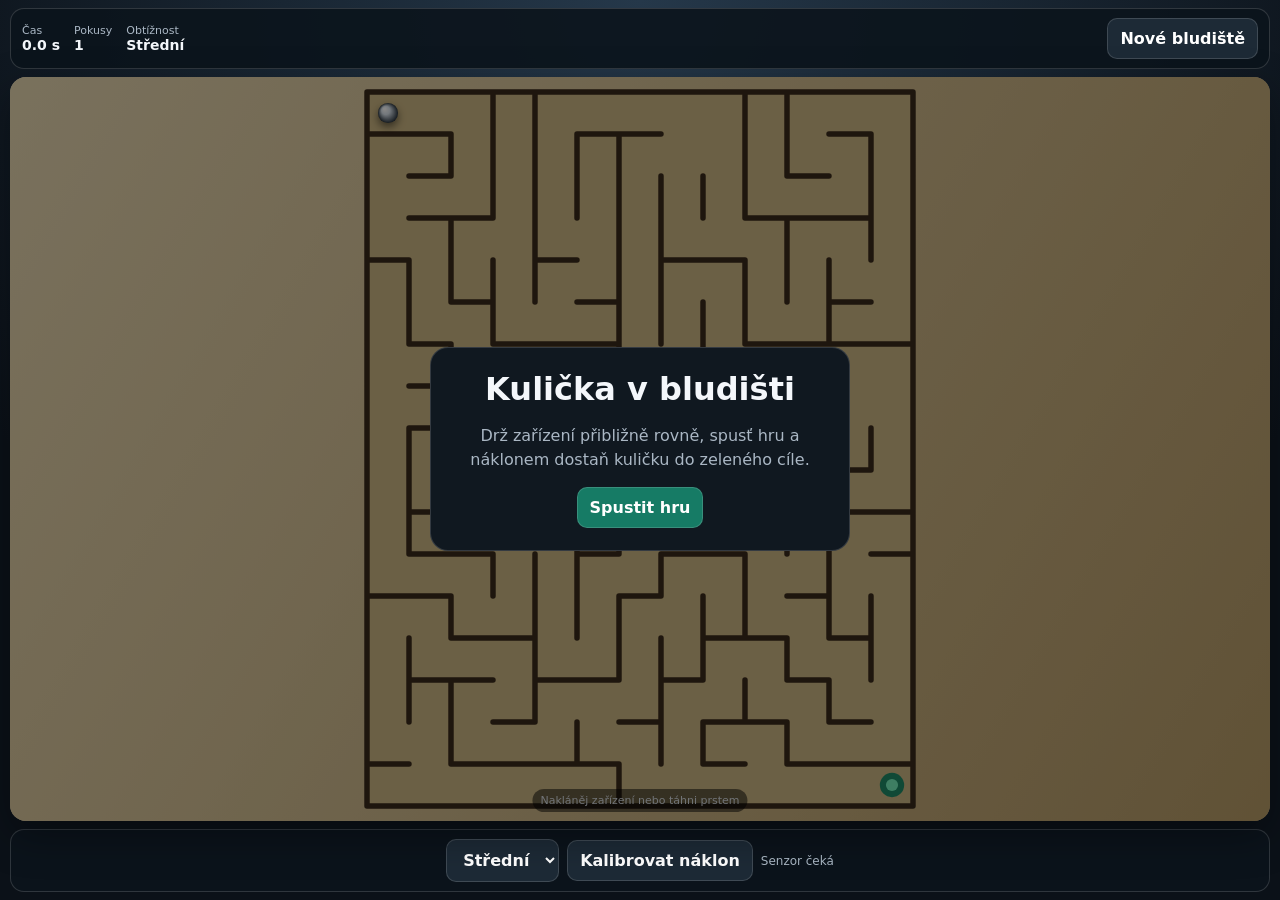
==== index.html @ e37ae6b2 "Add playable maze game" ====
<!doctype html>
<html lang="cs">
<head>
<meta charset="utf-8">
<meta name="viewport" content="width=device-width,initial-scale=1,maximum-scale=1,user-scalable=no,viewport-fit=cover">
<meta name="theme-color" content="#101820">
<link rel="manifest" href="manifest.json">
<title>Kulička v bludišti</title>
<style>
*{box-sizing:border-box;-webkit-tap-highlight-color:transparent}html,body{width:100%;height:100%;margin:0;overflow:hidden;background:radial-gradient(circle at top,#25384a,#0b1118 70%);font-family:system-ui,sans-serif;color:#f4f7fb;touch-action:none}#app{height:100%;display:grid;grid-template-rows:auto 1fr auto;gap:8px;padding:max(8px,env(safe-area-inset-top)) 10px max(8px,env(safe-area-inset-bottom))}.bar{display:flex;gap:8px;align-items:center;justify-content:space-between;flex-wrap:wrap;background:rgba(12,20,28,.9);border:1px solid rgba(255,255,255,.15);border-radius:14px;padding:9px 11px}.stats{display:flex;gap:14px;font-size:14px}.label{display:block;color:#aab7c4;font-size:11px}.value{font-weight:800;font-variant-numeric:tabular-nums}button,select{border:1px solid rgba(255,255,255,.15);background:#1d2a36;color:#fff;border-radius:10px;padding:10px 12px;font:inherit;font-weight:700}button:active{transform:scale(.98)}.primary{background:#167b65}#wrap{min-height:0;position:relative;display:grid;place-items:center}canvas{display:block;width:100%;height:100%;border-radius:16px;box-shadow:0 14px 40px rgba(0,0,0,.35)}#overlay{position:absolute;inset:0;display:grid;place-items:center;padding:20px;background:rgba(0,0,0,.48);border-radius:16px}.hidden{display:none!important}.dialog{max-width:420px;background:#101820;border:1px solid rgba(255,255,255,.15);border-radius:18px;padding:22px;text-align:center}.dialog h1{margin:0 0 8px}.dialog p{color:#aab7c4;line-height:1.45}.hint{position:absolute;bottom:9px;left:50%;transform:translateX(-50%);white-space:nowrap;font-size:11px;background:rgba(0,0,0,.5);padding:5px 8px;border-radius:20px;color:#d7dde3;pointer-events:none}#status{font-size:12px;color:#aab7c4}
</style>
</head>
<body>
<div id="app">
 <div class="bar"><div class="stats"><div><span class="label">Čas</span><span id="time" class="value">0.0 s</span></div><div><span class="label">Pokusy</span><span id="attempts" class="value">1</span></div><div><span class="label">Obtížnost</span><span id="difficultyText" class="value">Střední</span></div></div><button id="restart">Nové bludiště</button></div>
 <div id="wrap"><canvas id="game"></canvas><div class="hint">Nakláněj zařízení nebo táhni prstem</div><div id="overlay"><div class="dialog"><h1>Kulička v bludišti</h1><p>Drž zařízení přibližně rovně, spusť hru a náklonem dostaň kuličku do zeleného cíle.</p><button id="start" class="primary">Spustit hru</button></div></div></div>
 <div class="bar" style="justify-content:center"><select id="difficulty"><option value="easy">Lehká</option><option value="medium" selected>Střední</option><option value="hard">Těžká</option></select><button id="calibrate">Kalibrovat náklon</button><span id="status">Senzor čeká</span></div>
</div>
<script>
(()=>{'use strict';
const $=id=>document.getElementById(id),canvas=$('game'),ctx=canvas.getContext('2d'),wrap=$('wrap'),overlay=$('overlay');
const presets={easy:{cols:9,rows:12,accel:520,max:330,label:'Lehká'},medium:{cols:13,rows:17,accel:650,max:390,label:'Střední'},hard:{cols:17,rows:22,accel:780,max:450,label:'Těžká'}};
let cfg=presets.medium,maze=[],cell=25,ox=0,oy=0,wall=4,ball={x:0,y:0,vx:0,vy:0,r:7},goal={x:0,y:0,r:10},tilt={x:0,y:0},raw={x:0,y:0},cal={beta:0,gamma:0},running=false,done=false,attempts=1,startAt=0,last=performance.now(),sensorSeen=false,drag=null;
function generate(){maze=Array.from({length:cfg.rows},(_,y)=>Array.from({length:cfg.cols},(_,x)=>({x,y,seen:false,w:{t:1,r:1,b:1,l:1}})));let cur=maze[0][0],stack=[],seen=1,total=cfg.cols*cfg.rows;cur.seen=true;while(seen<total){let n=[],x=cur.x,y=cur.y;if(y&& !maze[y-1][x].seen)n.push(['t',maze[y-1][x]]);if(x<cfg.cols-1&&!maze[y][x+1].seen)n.push(['r',maze[y][x+1]]);if(y<cfg.rows-1&&!maze[y+1][x].seen)n.push(['b',maze[y+1][x]]);if(x&& !maze[y][x-1].seen)n.push(['l',maze[y][x-1]]);if(n.length){let [d,next]=n[Math.floor(Math.random()*n.length)];stack.push(cur);if(d==='t'){cur.w.t=0;next.w.b=0}if(d==='r'){cur.w.r=0;next.w.l=0}if(d==='b'){cur.w.b=0;next.w.t=0}if(d==='l'){cur.w.l=0;next.w.r=0}cur=next;cur.seen=true;seen++}else cur=stack.pop()}for(let i=0;i<Math.floor(total*.08);i++){let x=Math.floor(Math.random()*cfg.cols),y=Math.floor(Math.random()*cfg.rows);if(x<cfg.cols-1&&Math.random()<.5){maze[y][x].w.r=0;maze[y][x+1].w.l=0}else if(y<cfg.rows-1){maze[y][x].w.b=0;maze[y+1][x].w.t=0}}}
function resize(){let r=wrap.getBoundingClientRect(),d=Math.min(devicePixelRatio||1,2);canvas.width=Math.floor(r.width*d);canvas.height=Math.floor(r.height*d);canvas.style.width=r.width+'px';canvas.style.height=r.height+'px';ctx.setTransform(d,0,0,d,0,0);cell=Math.max(13,Math.floor(Math.min((r.width-20)/cfg.cols,(r.height-20)/cfg.rows)));ox=Math.floor((r.width-cfg.cols*cell)/2);oy=Math.floor((r.height-cfg.rows*cell)/2);wall=Math.max(3,cell*.13);ball.r=Math.max(5,cell*.24);goal.r=Math.max(7,cell*.29);reset(false)}
function reset(count=true){if(count)attempts++;$('attempts').textContent=attempts;ball.x=ox+cell/2;ball.y=oy+cell/2;ball.vx=ball.vy=0;goal.x=ox+(cfg.cols-.5)*cell;goal.y=oy+(cfg.rows-.5)*cell}
function newGame(){cfg=presets[$('difficulty').value];$('difficultyText').textContent=cfg.label;attempts=1;$('attempts').textContent=1;done=false;generate();resize();startAt=performance.now();running=true}
function orientation(e){if(e.beta==null||e.gamma==null)return;sensorSeen=true;$('status').textContent='Senzor aktivní';let g=e.gamma-cal.gamma,b=e.beta-cal.beta,a=screen.orientation?.angle??window.orientation??0,x=g,y=b;if(a===90){x=b;y=-g}else if(a===270||a===-90){x=-b;y=g}else if(a===180){x=-g;y=-b}raw={x,y};tilt.x+=(Math.max(-22,Math.min(22,x))/22-tilt.x)*.18;tilt.y+=(Math.max(-22,Math.min(22,y))/22-tilt.y)*.18}
async function sensors(){try{if(typeof DeviceOrientationEvent!=='undefined'&&typeof DeviceOrientationEvent.requestPermission==='function'){if(await DeviceOrientationEvent.requestPermission()!=='granted')throw Error()}addEventListener('deviceorientation',orientation,true);$('status').textContent='Čekám na náklon…';setTimeout(()=>{if(!sensorSeen)$('status').textContent='Použij dotyk nebo povol senzor'},1800)}catch{$('status').textContent='Senzor nepovolen'}}
function current(){let x=Math.floor((ball.x-ox)/cell),y=Math.floor((ball.y-oy)/cell);return x>=0&&y>=0&&x<cfg.cols&&y<cfg.rows?maze[y][x]:null}
function collide(axis){for(let i=0;i<3;i++){let c=current();if(!c){reset();return}let l=ox+c.x*cell,t=oy+c.y*cell,r=l+cell,b=t+cell,p=wall/2;if(axis==='x'){if(c.w.l&&ball.x-ball.r<l+p){ball.x=l+p+ball.r;ball.vx=Math.abs(ball.vx)*.25}if(c.w.r&&ball.x+ball.r>r-p){ball.x=r-p-ball.r;ball.vx=-Math.abs(ball.vx)*.25}}else{if(c.w.t&&ball.y-ball.r<t+p){ball.y=t+p+ball.r;ball.vy=Math.abs(ball.vy)*.25}if(c.w.b&&ball.y+ball.r>b-p){ball.y=b-p-ball.r;ball.vy=-Math.abs(ball.vy)*.25}}}}
function update(dt){if(!running||done)return;dt=Math.min(dt,.025);ball.vx+=tilt.x*cfg.accel*dt;ball.vy+=tilt.y*cfg.accel*dt;let f=Math.pow(.987,dt*60);ball.vx*=f;ball.vy*=f;let speed=Math.hypot(ball.vx,ball.vy);if(speed>cfg.max){ball.vx=ball.vx/speed*cfg.max;ball.vy=ball.vy/speed*cfg.max}let steps=Math.max(1,Math.ceil(speed*dt/Math.max(3,ball.r*.6))),s=dt/steps;for(let i=0;i<steps;i++){ball.x+=ball.vx*s;collide('x');ball.y+=ball.vy*s;collide('y')}let elapsed=(performance.now()-startAt)/1000;$('time').textContent=elapsed.toFixed(1)+' s';if(Math.hypot(ball.x-goal.x,ball.y-goal.y)<goal.r*.9){done=true;overlay.innerHTML=`<div class="dialog"><h1>Hotovo!</h1><p>Čas: <b>${elapsed.toFixed(1)} s</b><br>Pokusy: <b>${attempts}</b></p><button id="again" class="primary">Hrát znovu</button></div>`;overlay.classList.remove('hidden');$('again').onclick=()=>{overlay.classList.add('hidden');newGame()}}}
function draw(){let r=canvas.getBoundingClientRect(),g=ctx.createLinearGradient(0,0,r.width,r.height);ctx.clearRect(0,0,r.width,r.height);g.addColorStop(0,'#e8d8b1');g.addColorStop(1,'#b89c67');ctx.fillStyle=g;ctx.fillRect(0,0,r.width,r.height);ctx.fillStyle='#cdb783';ctx.fillRect(ox,oy,cfg.cols*cell,cfg.rows*cell);ctx.beginPath();ctx.arc(goal.x,goal.y,goal.r,0,7);ctx.fillStyle='#1e8c67';ctx.fill();ctx.beginPath();ctx.arc(goal.x,goal.y,goal.r*.5,0,7);ctx.fillStyle='#76f0bd';ctx.fill();ctx.beginPath();ctx.lineWidth=wall;ctx.lineCap='round';ctx.strokeStyle='#3a2a1a';for(let y=0;y<cfg.rows;y++)for(let x=0;x<cfg.cols;x++){let c=maze[y][x],x0=ox+x*cell,y0=oy+y*cell,x1=x0+cell,y1=y0+cell;if(c.w.t){ctx.moveTo(x0,y0);ctx.lineTo(x1,y0)}if(c.w.l){ctx.moveTo(x0,y0);ctx.lineTo(x0,y1)}if(x===cfg.cols-1&&c.w.r){ctx.moveTo(x1,y0);ctx.lineTo(x1,y1)}if(y===cfg.rows-1&&c.w.b){ctx.moveTo(x0,y1);ctx.lineTo(x1,y1)}}ctx.stroke();let bg=ctx.createRadialGradient(ball.x-ball.r*.35,ball.y-ball.r*.4,1,ball.x,ball.y,ball.r);bg.addColorStop(0,'#fff');bg.addColorStop(.35,'#dce5ed');bg.addColorStop(1,'#28333d');ctx.beginPath();ctx.arc(ball.x,ball.y,ball.r,0,7);ctx.fillStyle=bg;ctx.shadowColor='#0008';ctx.shadowBlur=8;ctx.shadowOffsetY=4;ctx.fill();ctx.shadowColor='transparent'}
function loop(now){update((now-last)/1000);last=now;draw();requestAnimationFrame(loop)}
canvas.onpointerdown=e=>{drag={x:e.clientX,y:e.clientY};canvas.setPointerCapture(e.pointerId)};canvas.onpointermove=e=>{if(drag){tilt.x=Math.max(-1,Math.min(1,(e.clientX-drag.x)/70));tilt.y=Math.max(-1,Math.min(1,(e.clientY-drag.y)/70))}};canvas.onpointerup=canvas.onpointercancel=()=>{drag=null;tilt.x*=.2;tilt.y*=.2};
$('start').onclick=async()=>{await sensors();overlay.classList.add('hidden');newGame()};$('restart').onclick=newGame;$('difficulty').onchange=newGame;$('calibrate').onclick=()=>{cal.beta+=raw.y;cal.gamma+=raw.x;raw={x:0,y:0};tilt={x:0,y:0};$('status').textContent='Náklon kalibrován'};addEventListener('resize',resize);if('serviceWorker'in navigator)navigator.serviceWorker.register('./sw.js').catch(()=>{});generate();resize();requestAnimationFrame(loop);
})();
</script>
</body>
</html>
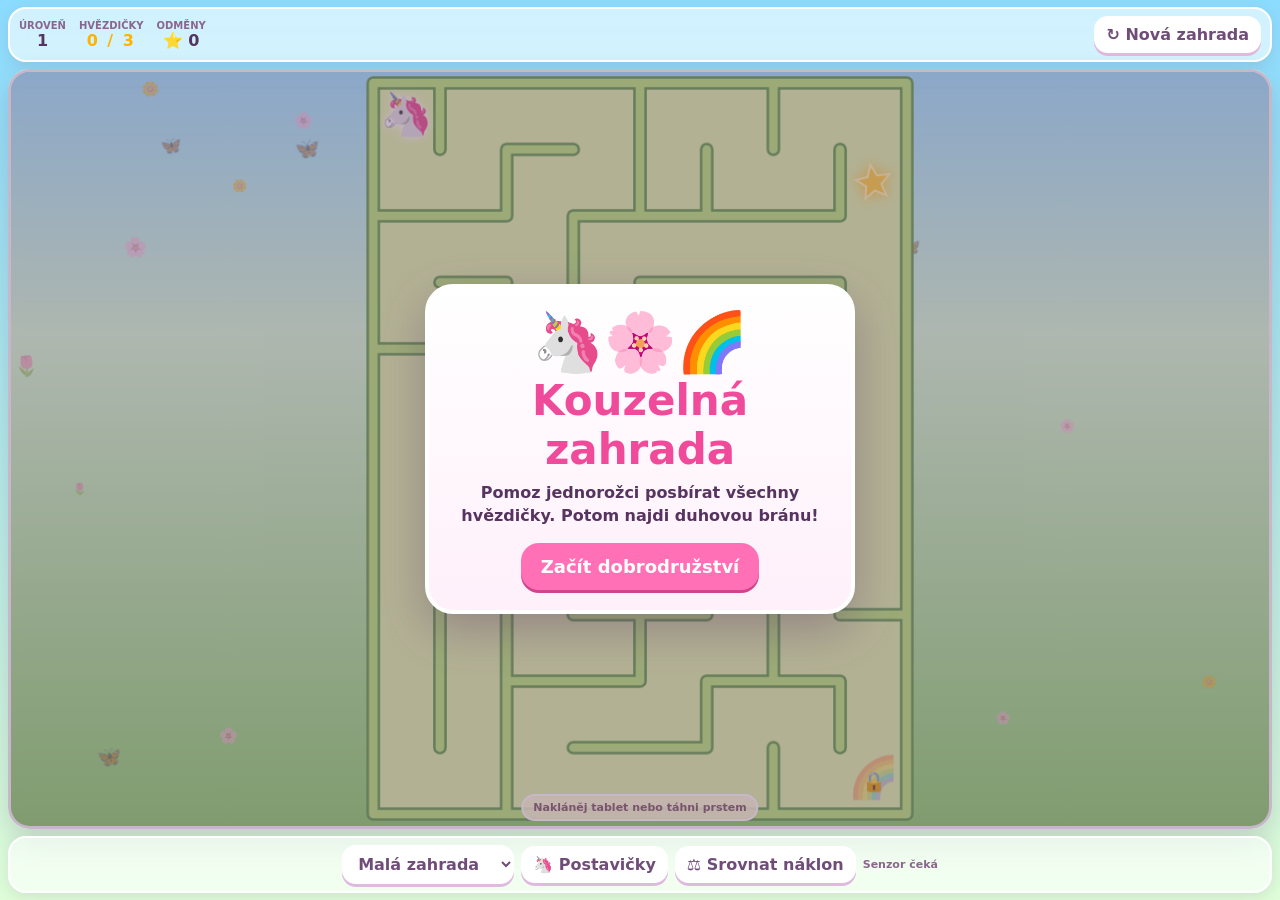
==== commit ccd7b9d8: "Transform game into magical garden adventure for young children" ====
--- a/index.html
+++ b/index.html
@@ -3,37 +3,54 @@
 <head>
 <meta charset="utf-8">
 <meta name="viewport" content="width=device-width,initial-scale=1,maximum-scale=1,user-scalable=no,viewport-fit=cover">
-<meta name="theme-color" content="#101820">
+<meta name="theme-color" content="#ff87c8">
 <link rel="manifest" href="manifest.json">
-<title>Kulička v bludišti</title>
+<title>Kouzelná zahrada</title>
 <style>
-*{box-sizing:border-box;-webkit-tap-highlight-color:transparent}html,body{width:100%;height:100%;margin:0;overflow:hidden;background:radial-gradient(circle at top,#25384a,#0b1118 70%);font-family:system-ui,sans-serif;color:#f4f7fb;touch-action:none}#app{height:100%;display:grid;grid-template-rows:auto 1fr auto;gap:8px;padding:max(8px,env(safe-area-inset-top)) 10px max(8px,env(safe-area-inset-bottom))}.bar{display:flex;gap:8px;align-items:center;justify-content:space-between;flex-wrap:wrap;background:rgba(12,20,28,.9);border:1px solid rgba(255,255,255,.15);border-radius:14px;padding:9px 11px}.stats{display:flex;gap:14px;font-size:14px}.label{display:block;color:#aab7c4;font-size:11px}.value{font-weight:800;font-variant-numeric:tabular-nums}button,select{border:1px solid rgba(255,255,255,.15);background:#1d2a36;color:#fff;border-radius:10px;padding:10px 12px;font:inherit;font-weight:700}button:active{transform:scale(.98)}.primary{background:#167b65}#wrap{min-height:0;position:relative;display:grid;place-items:center}canvas{display:block;width:100%;height:100%;border-radius:16px;box-shadow:0 14px 40px rgba(0,0,0,.35)}#overlay{position:absolute;inset:0;display:grid;place-items:center;padding:20px;background:rgba(0,0,0,.48);border-radius:16px}.hidden{display:none!important}.dialog{max-width:420px;background:#101820;border:1px solid rgba(255,255,255,.15);border-radius:18px;padding:22px;text-align:center}.dialog h1{margin:0 0 8px}.dialog p{color:#aab7c4;line-height:1.45}.hint{position:absolute;bottom:9px;left:50%;transform:translateX(-50%);white-space:nowrap;font-size:11px;background:rgba(0,0,0,.5);padding:5px 8px;border-radius:20px;color:#d7dde3;pointer-events:none}#status{font-size:12px;color:#aab7c4}
+*{box-sizing:border-box;-webkit-tap-highlight-color:transparent}html,body{width:100%;height:100%;margin:0;overflow:hidden;font-family:system-ui,sans-serif;touch-action:none;background:linear-gradient(#8bdcff,#dfffd9);color:#56345f}button,select{font:inherit}.app{height:100%;display:grid;grid-template-rows:auto 1fr auto;gap:7px;padding:max(7px,env(safe-area-inset-top)) 8px max(7px,env(safe-area-inset-bottom))}.top,.bottom{display:flex;align-items:center;justify-content:space-between;gap:7px;flex-wrap:wrap;background:#fff9;border:2px solid #fff;border-radius:18px;padding:7px 9px;box-shadow:0 5px 16px #78527a28;backdrop-filter:blur(8px)}.stats{display:flex;gap:13px;align-items:center}.stat{display:grid;text-align:center}.label{font-size:10px;color:#8a668d;font-weight:800}.value{font-size:16px;font-weight:900}.btn,select{border:0;border-radius:14px;padding:9px 12px;background:#fff;color:#704d79;font-weight:900;box-shadow:0 3px 0 #dfb9df}.btn:active{transform:translateY(2px);box-shadow:0 1px 0 #dfb9df}.pink{background:#ff70b7;color:white;box-shadow:0 3px 0 #cf458d}.wrap{min-height:0;position:relative;display:grid;place-items:center}canvas{display:block;width:100%;height:100%;border-radius:22px;box-shadow:0 12px 30px #57325c35;border:3px solid #fff}.overlay{position:absolute;inset:0;display:grid;place-items:center;padding:16px;background:#704d7966;border-radius:22px;z-index:5}.hidden{display:none!important}.card{max-width:430px;width:min(92%,430px);background:linear-gradient(#fff,#fff0fa);border:4px solid #fff;border-radius:28px;padding:20px;text-align:center;box-shadow:0 16px 45px #56345f55}.card h1{margin:0 0 8px;font-size:clamp(26px,7vw,42px);color:#f04b9b}.card p{margin:7px 0 16px;line-height:1.4;font-weight:700}.big{font-size:18px;padding:13px 20px;border-radius:18px}.hint{position:absolute;bottom:8px;left:50%;transform:translateX(-50%);white-space:nowrap;background:#fffbd9dd;border:2px solid #fff;padding:5px 10px;border-radius:20px;font-size:11px;font-weight:900;color:#7d5b66;pointer-events:none}.toast{position:absolute;top:12%;left:50%;transform:translate(-50%,-20px) scale(.8);opacity:0;background:#fff;border:3px solid #ffb9df;border-radius:24px;padding:10px 18px;font-size:22px;font-weight:1000;color:#f04b9b;z-index:4;transition:.25s}.toast.show{opacity:1;transform:translate(-50%,0) scale(1)}.characters{display:flex;justify-content:center;gap:8px;margin:10px 0}.char{font-size:34px;padding:5px 9px;border-radius:15px;border:3px solid transparent;background:#f5eafa}.char.locked{filter:grayscale(1);opacity:.45}.char.selected{border-color:#ff70b7;background:#fff}.bottom{justify-content:center}.status{font-size:11px;font-weight:800;color:#8a668d}.starsUI{letter-spacing:2px;color:#ffb300}
 </style>
 </head>
 <body>
-<div id="app">
- <div class="bar"><div class="stats"><div><span class="label">Čas</span><span id="time" class="value">0.0 s</span></div><div><span class="label">Pokusy</span><span id="attempts" class="value">1</span></div><div><span class="label">Obtížnost</span><span id="difficultyText" class="value">Střední</span></div></div><button id="restart">Nové bludiště</button></div>
- <div id="wrap"><canvas id="game"></canvas><div class="hint">Nakláněj zařízení nebo táhni prstem</div><div id="overlay"><div class="dialog"><h1>Kulička v bludišti</h1><p>Drž zařízení přibližně rovně, spusť hru a náklonem dostaň kuličku do zeleného cíle.</p><button id="start" class="primary">Spustit hru</button></div></div></div>
- <div class="bar" style="justify-content:center"><select id="difficulty"><option value="easy">Lehká</option><option value="medium" selected>Střední</option><option value="hard">Těžká</option></select><button id="calibrate">Kalibrovat náklon</button><span id="status">Senzor čeká</span></div>
+<div class="app">
+ <div class="top">
+  <div class="stats"><div class="stat"><span class="label">ÚROVEŇ</span><span id="level" class="value">1</span></div><div class="stat"><span class="label">HVĚZDIČKY</span><span id="starCount" class="value starsUI">0 / 3</span></div><div class="stat"><span class="label">ODMĚNY</span><span id="totalStars" class="value">⭐ 0</span></div></div>
+  <button id="restart" class="btn">↻ Nová zahrada</button>
+ </div>
+ <div id="wrap" class="wrap">
+  <canvas id="game"></canvas><div id="toast" class="toast">Skvělé! ⭐</div><div class="hint">Nakláněj tablet nebo táhni prstem</div>
+  <div id="overlay" class="overlay"><div class="card"><div style="font-size:58px">🦄🌸🌈</div><h1>Kouzelná zahrada</h1><p>Pomoz jednorožci posbírat všechny hvězdičky. Potom najdi duhovou bránu!</p><button id="start" class="btn pink big">Začít dobrodružství</button></div></div>
+ </div>
+ <div class="bottom"><select id="difficulty"><option value="easy" selected>Malá zahrada</option><option value="medium">Velká zahrada</option></select><button id="characters" class="btn">🦄 Postavičky</button><button id="calibrate" class="btn">⚖️ Srovnat náklon</button><span id="status" class="status">Senzor čeká</span></div>
 </div>
 <script>
 (()=>{'use strict';
-const $=id=>document.getElementById(id),canvas=$('game'),ctx=canvas.getContext('2d'),wrap=$('wrap'),overlay=$('overlay');
-const presets={easy:{cols:9,rows:12,accel:520,max:330,label:'Lehká'},medium:{cols:13,rows:17,accel:650,max:390,label:'Střední'},hard:{cols:17,rows:22,accel:780,max:450,label:'Těžká'}};
-let cfg=presets.medium,maze=[],cell=25,ox=0,oy=0,wall=4,ball={x:0,y:0,vx:0,vy:0,r:7},goal={x:0,y:0,r:10},tilt={x:0,y:0},raw={x:0,y:0},cal={beta:0,gamma:0},running=false,done=false,attempts=1,startAt=0,last=performance.now(),sensorSeen=false,drag=null;
-function generate(){maze=Array.from({length:cfg.rows},(_,y)=>Array.from({length:cfg.cols},(_,x)=>({x,y,seen:false,w:{t:1,r:1,b:1,l:1}})));let cur=maze[0][0],stack=[],seen=1,total=cfg.cols*cfg.rows;cur.seen=true;while(seen<total){let n=[],x=cur.x,y=cur.y;if(y&& !maze[y-1][x].seen)n.push(['t',maze[y-1][x]]);if(x<cfg.cols-1&&!maze[y][x+1].seen)n.push(['r',maze[y][x+1]]);if(y<cfg.rows-1&&!maze[y+1][x].seen)n.push(['b',maze[y+1][x]]);if(x&& !maze[y][x-1].seen)n.push(['l',maze[y][x-1]]);if(n.length){let [d,next]=n[Math.floor(Math.random()*n.length)];stack.push(cur);if(d==='t'){cur.w.t=0;next.w.b=0}if(d==='r'){cur.w.r=0;next.w.l=0}if(d==='b'){cur.w.b=0;next.w.t=0}if(d==='l'){cur.w.l=0;next.w.r=0}cur=next;cur.seen=true;seen++}else cur=stack.pop()}for(let i=0;i<Math.floor(total*.08);i++){let x=Math.floor(Math.random()*cfg.cols),y=Math.floor(Math.random()*cfg.rows);if(x<cfg.cols-1&&Math.random()<.5){maze[y][x].w.r=0;maze[y][x+1].w.l=0}else if(y<cfg.rows-1){maze[y][x].w.b=0;maze[y+1][x].w.t=0}}}
-function resize(){let r=wrap.getBoundingClientRect(),d=Math.min(devicePixelRatio||1,2);canvas.width=Math.floor(r.width*d);canvas.height=Math.floor(r.height*d);canvas.style.width=r.width+'px';canvas.style.height=r.height+'px';ctx.setTransform(d,0,0,d,0,0);cell=Math.max(13,Math.floor(Math.min((r.width-20)/cfg.cols,(r.height-20)/cfg.rows)));ox=Math.floor((r.width-cfg.cols*cell)/2);oy=Math.floor((r.height-cfg.rows*cell)/2);wall=Math.max(3,cell*.13);ball.r=Math.max(5,cell*.24);goal.r=Math.max(7,cell*.29);reset(false)}
-function reset(count=true){if(count)attempts++;$('attempts').textContent=attempts;ball.x=ox+cell/2;ball.y=oy+cell/2;ball.vx=ball.vy=0;goal.x=ox+(cfg.cols-.5)*cell;goal.y=oy+(cfg.rows-.5)*cell}
-function newGame(){cfg=presets[$('difficulty').value];$('difficultyText').textContent=cfg.label;attempts=1;$('attempts').textContent=1;done=false;generate();resize();startAt=performance.now();running=true}
-function orientation(e){if(e.beta==null||e.gamma==null)return;sensorSeen=true;$('status').textContent='Senzor aktivní';let g=e.gamma-cal.gamma,b=e.beta-cal.beta,a=screen.orientation?.angle??window.orientation??0,x=g,y=b;if(a===90){x=b;y=-g}else if(a===270||a===-90){x=-b;y=g}else if(a===180){x=-g;y=-b}raw={x,y};tilt.x+=(Math.max(-22,Math.min(22,x))/22-tilt.x)*.18;tilt.y+=(Math.max(-22,Math.min(22,y))/22-tilt.y)*.18}
-async function sensors(){try{if(typeof DeviceOrientationEvent!=='undefined'&&typeof DeviceOrientationEvent.requestPermission==='function'){if(await DeviceOrientationEvent.requestPermission()!=='granted')throw Error()}addEventListener('deviceorientation',orientation,true);$('status').textContent='Čekám na náklon…';setTimeout(()=>{if(!sensorSeen)$('status').textContent='Použij dotyk nebo povol senzor'},1800)}catch{$('status').textContent='Senzor nepovolen'}}
+const $=id=>document.getElementById(id),canvas=$('game'),ctx=canvas.getContext('2d'),wrap=$('wrap'),overlay=$('overlay'),toast=$('toast');
+const presets={easy:{cols:8,rows:11,accel:430,max:280,stars:3},medium:{cols:11,rows:15,accel:500,max:330,stars:5}};
+const chars=[{e:'🦄',n:'Jednorožec',need:0},{e:'🐱',n:'Kočička',need:6},{e:'🐼',n:'Panda',need:15},{e:'🐞',n:'Beruška',need:30}];
+let cfg=presets.easy,maze=[],cell=25,ox=0,oy=0,wall=4,ball={x:0,y:0,vx:0,vy:0,r:8},goal={x:0,y:0,r:14,open:false},stars=[],particles=[],flowers=[],tilt={x:0,y:0},raw={x:0,y:0},cal={beta:0,gamma:0},running=false,done=false,last=performance.now(),sensorSeen=false,drag=null,level=+(localStorage.magicLevel||1),total=+(localStorage.magicStars||0),charIndex=+(localStorage.magicChar||0),audio=null;
+function save(){localStorage.magicLevel=level;localStorage.magicStars=total;localStorage.magicChar=charIndex}
+function sound(type){try{audio=audio||new(window.AudioContext||window.webkitAudioContext)();let o=audio.createOscillator(),g=audio.createGain();o.connect(g);g.connect(audio.destination);let now=audio.currentTime,f=type==='win'?523:type==='star'?880:660;o.frequency.setValueAtTime(f,now);if(type==='win')o.frequency.linearRampToValueAtTime(1046,now+.45);g.gain.setValueAtTime(.12,now);g.gain.exponentialRampToValueAtTime(.001,now+(type==='win'?.55:.18));o.start(now);o.stop(now+(type==='win'?.55:.2))}catch{}}
+function praise(text){toast.textContent=text;toast.classList.add('show');clearTimeout(praise.t);praise.t=setTimeout(()=>toast.classList.remove('show'),900)}
+function generate(){maze=Array.from({length:cfg.rows},(_,y)=>Array.from({length:cfg.cols},(_,x)=>({x,y,seen:false,w:{t:1,r:1,b:1,l:1}})));let cur=maze[0][0],stack=[],seen=1,totalCells=cfg.cols*cfg.rows;cur.seen=true;while(seen<totalCells){let n=[],x=cur.x,y=cur.y;if(y&&!maze[y-1][x].seen)n.push(['t',maze[y-1][x]]);if(x<cfg.cols-1&&!maze[y][x+1].seen)n.push(['r',maze[y][x+1]]);if(y<cfg.rows-1&&!maze[y+1][x].seen)n.push(['b',maze[y+1][x]]);if(x&&!maze[y][x-1].seen)n.push(['l',maze[y][x-1]]);if(n.length){let [d,next]=n[Math.floor(Math.random()*n.length)];stack.push(cur);if(d==='t'){cur.w.t=0;next.w.b=0}if(d==='r'){cur.w.r=0;next.w.l=0}if(d==='b'){cur.w.b=0;next.w.t=0}if(d==='l'){cur.w.l=0;next.w.r=0}cur=next;cur.seen=true;seen++}else cur=stack.pop()}for(let i=0;i<Math.floor(totalCells*.12);i++){let x=Math.floor(Math.random()*cfg.cols),y=Math.floor(Math.random()*cfg.rows);if(x<cfg.cols-1&&Math.random()<.5){maze[y][x].w.r=0;maze[y][x+1].w.l=0}else if(y<cfg.rows-1){maze[y][x].w.b=0;maze[y+1][x].w.t=0}}}
+function placeObjects(){stars=[];let used=new Set(['0,0',`${cfg.cols-1},${cfg.rows-1}`]);while(stars.length<cfg.stars){let x=1+Math.floor(Math.random()*(cfg.cols-1)),y=Math.floor(Math.random()*cfg.rows),k=x+','+y;if(!used.has(k)){used.add(k);stars.push({cx:x,cy:y,x:0,y:0,taken:false,p:Math.random()*6})}}flowers=Array.from({length:25},()=>({x:Math.random(),y:Math.random(),e:['🌸','🌼','🌷','🦋'][Math.floor(Math.random()*4)],s:10+Math.random()*10}))}
+function resize(){let r=wrap.getBoundingClientRect(),d=Math.min(devicePixelRatio||1,2);canvas.width=Math.floor(r.width*d);canvas.height=Math.floor(r.height*d);canvas.style.width=r.width+'px';canvas.style.height=r.height+'px';ctx.setTransform(d,0,0,d,0,0);cell=Math.max(18,Math.floor(Math.min((r.width-18)/cfg.cols,(r.height-18)/cfg.rows)));ox=Math.floor((r.width-cfg.cols*cell)/2);oy=Math.floor((r.height-cfg.rows*cell)/2);wall=Math.max(4,cell*.13);ball.r=Math.max(9,cell*.28);goal.r=Math.max(12,cell*.34);resetPositions()}
+function resetPositions(){ball.x=ox+cell/2;ball.y=oy+cell/2;ball.vx=ball.vy=0;goal.x=ox+(cfg.cols-.5)*cell;goal.y=oy+(cfg.rows-.5)*cell;for(let s of stars){s.x=ox+(s.cx+.5)*cell;s.y=oy+(s.cy+.5)*cell}}
+function updateUI(){let got=stars.filter(s=>s.taken).length;$('starCount').textContent=`${got} / ${stars.length}`;$('totalStars').textContent='⭐ '+total;$('level').textContent=level}
+function newGame(){cfg=presets[$('difficulty').value];done=false;generate();placeObjects();resize();goal.open=false;particles=[];updateUI();running=true}
+function orientation(e){if(e.beta==null||e.gamma==null)return;sensorSeen=true;$('status').textContent='Náklon funguje ✓';let g=e.gamma-cal.gamma,b=e.beta-cal.beta,a=screen.orientation?.angle??window.orientation??0,x=g,y=b;if(a===90){x=b;y=-g}else if(a===270||a===-90){x=-b;y=g}else if(a===180){x=-g;y=-b}raw={x,y};tilt.x+=(Math.max(-22,Math.min(22,x))/22-tilt.x)*.18;tilt.y+=(Math.max(-22,Math.min(22,y))/22-tilt.y)*.18}
+async function sensors(){try{if(typeof DeviceOrientationEvent!=='undefined'&&typeof DeviceOrientationEvent.requestPermission==='function'){if(await DeviceOrientationEvent.requestPermission()!=='granted')throw Error()}addEventListener('deviceorientation',orientation,true);$('status').textContent='Čekám na náklon…';setTimeout(()=>{if(!sensorSeen)$('status').textContent='Můžeš použít prst'},1800)}catch{$('status').textContent='Použij ovládání prstem'}}
 function current(){let x=Math.floor((ball.x-ox)/cell),y=Math.floor((ball.y-oy)/cell);return x>=0&&y>=0&&x<cfg.cols&&y<cfg.rows?maze[y][x]:null}
-function collide(axis){for(let i=0;i<3;i++){let c=current();if(!c){reset();return}let l=ox+c.x*cell,t=oy+c.y*cell,r=l+cell,b=t+cell,p=wall/2;if(axis==='x'){if(c.w.l&&ball.x-ball.r<l+p){ball.x=l+p+ball.r;ball.vx=Math.abs(ball.vx)*.25}if(c.w.r&&ball.x+ball.r>r-p){ball.x=r-p-ball.r;ball.vx=-Math.abs(ball.vx)*.25}}else{if(c.w.t&&ball.y-ball.r<t+p){ball.y=t+p+ball.r;ball.vy=Math.abs(ball.vy)*.25}if(c.w.b&&ball.y+ball.r>b-p){ball.y=b-p-ball.r;ball.vy=-Math.abs(ball.vy)*.25}}}}
-function update(dt){if(!running||done)return;dt=Math.min(dt,.025);ball.vx+=tilt.x*cfg.accel*dt;ball.vy+=tilt.y*cfg.accel*dt;let f=Math.pow(.987,dt*60);ball.vx*=f;ball.vy*=f;let speed=Math.hypot(ball.vx,ball.vy);if(speed>cfg.max){ball.vx=ball.vx/speed*cfg.max;ball.vy=ball.vy/speed*cfg.max}let steps=Math.max(1,Math.ceil(speed*dt/Math.max(3,ball.r*.6))),s=dt/steps;for(let i=0;i<steps;i++){ball.x+=ball.vx*s;collide('x');ball.y+=ball.vy*s;collide('y')}let elapsed=(performance.now()-startAt)/1000;$('time').textContent=elapsed.toFixed(1)+' s';if(Math.hypot(ball.x-goal.x,ball.y-goal.y)<goal.r*.9){done=true;overlay.innerHTML=`<div class="dialog"><h1>Hotovo!</h1><p>Čas: <b>${elapsed.toFixed(1)} s</b><br>Pokusy: <b>${attempts}</b></p><button id="again" class="primary">Hrát znovu</button></div>`;overlay.classList.remove('hidden');$('again').onclick=()=>{overlay.classList.add('hidden');newGame()}}}
-function draw(){let r=canvas.getBoundingClientRect(),g=ctx.createLinearGradient(0,0,r.width,r.height);ctx.clearRect(0,0,r.width,r.height);g.addColorStop(0,'#e8d8b1');g.addColorStop(1,'#b89c67');ctx.fillStyle=g;ctx.fillRect(0,0,r.width,r.height);ctx.fillStyle='#cdb783';ctx.fillRect(ox,oy,cfg.cols*cell,cfg.rows*cell);ctx.beginPath();ctx.arc(goal.x,goal.y,goal.r,0,7);ctx.fillStyle='#1e8c67';ctx.fill();ctx.beginPath();ctx.arc(goal.x,goal.y,goal.r*.5,0,7);ctx.fillStyle='#76f0bd';ctx.fill();ctx.beginPath();ctx.lineWidth=wall;ctx.lineCap='round';ctx.strokeStyle='#3a2a1a';for(let y=0;y<cfg.rows;y++)for(let x=0;x<cfg.cols;x++){let c=maze[y][x],x0=ox+x*cell,y0=oy+y*cell,x1=x0+cell,y1=y0+cell;if(c.w.t){ctx.moveTo(x0,y0);ctx.lineTo(x1,y0)}if(c.w.l){ctx.moveTo(x0,y0);ctx.lineTo(x0,y1)}if(x===cfg.cols-1&&c.w.r){ctx.moveTo(x1,y0);ctx.lineTo(x1,y1)}if(y===cfg.rows-1&&c.w.b){ctx.moveTo(x0,y1);ctx.lineTo(x1,y1)}}ctx.stroke();let bg=ctx.createRadialGradient(ball.x-ball.r*.35,ball.y-ball.r*.4,1,ball.x,ball.y,ball.r);bg.addColorStop(0,'#fff');bg.addColorStop(.35,'#dce5ed');bg.addColorStop(1,'#28333d');ctx.beginPath();ctx.arc(ball.x,ball.y,ball.r,0,7);ctx.fillStyle=bg;ctx.shadowColor='#0008';ctx.shadowBlur=8;ctx.shadowOffsetY=4;ctx.fill();ctx.shadowColor='transparent'}
+function collide(axis){for(let i=0;i<3;i++){let c=current();if(!c){resetPositions();return}let l=ox+c.x*cell,t=oy+c.y*cell,r=l+cell,b=t+cell,p=wall/2;if(axis==='x'){if(c.w.l&&ball.x-ball.r<l+p){ball.x=l+p+ball.r;ball.vx=Math.abs(ball.vx)*.2}if(c.w.r&&ball.x+ball.r>r-p){ball.x=r-p-ball.r;ball.vx=-Math.abs(ball.vx)*.2}}else{if(c.w.t&&ball.y-ball.r<t+p){ball.y=t+p+ball.r;ball.vy=Math.abs(ball.vy)*.2}if(c.w.b&&ball.y+ball.r>b-p){ball.y=b-p-ball.r;ball.vy=-Math.abs(ball.vy)*.2}}}}
+function burst(x,y,count=18){for(let i=0;i<count;i++)particles.push({x,y,vx:(Math.random()-.5)*180,vy:(Math.random()-.8)*180,life:1,e:['⭐','💖','✨','🌸'][Math.floor(Math.random()*4)]})}
+function win(){done=true;running=false;level++;total+=3;save();sound('win');burst(goal.x,goal.y,50);if(navigator.vibrate)navigator.vibrate([60,40,100]);setTimeout(()=>{let unlocked=chars.find(c=>c.need<=total&&c.need>total-3);overlay.innerHTML=`<div class="card"><div style="font-size:65px">🌈🎉🦄</div><h1>Dokázala jsi to!</h1><p>Všechny hvězdičky jsou doma.${unlocked?'<br><b>Nová postavička: '+unlocked.e+' '+unlocked.n+'</b>':''}</p><button id="again" class="btn pink big">Další dobrodružství</button></div>`;overlay.classList.remove('hidden');$('again').onclick=()=>{overlay.classList.add('hidden');newGame()}},600)}
+function update(dt){dt=Math.min(dt,.025);for(let p of particles){p.x+=p.vx*dt;p.y+=p.vy*dt;p.vy+=220*dt;p.life-=dt}particles=particles.filter(p=>p.life>0);if(!running||done)return;ball.vx+=tilt.x*cfg.accel*dt;ball.vy+=tilt.y*cfg.accel*dt;let f=Math.pow(.984,dt*60);ball.vx*=f;ball.vy*=f;let speed=Math.hypot(ball.vx,ball.vy);if(speed>cfg.max){ball.vx=ball.vx/speed*cfg.max;ball.vy=ball.vy/speed*cfg.max}let steps=Math.max(1,Math.ceil(speed*dt/Math.max(3,ball.r*.6))),s=dt/steps;for(let i=0;i<steps;i++){ball.x+=ball.vx*s;collide('x');ball.y+=ball.vy*s;collide('y')}for(let st of stars)if(!st.taken&&Math.hypot(ball.x-st.x,ball.y-st.y)<ball.r+cell*.3){st.taken=true;total++;save();sound('star');burst(st.x,st.y,14);praise(['Skvělé! ⭐','Paráda! 💖','Výborně! 🌸'][Math.floor(Math.random()*3)]);if(navigator.vibrate)navigator.vibrate(40);updateUI()}goal.open=stars.every(s=>s.taken);if(goal.open&&Math.hypot(ball.x-goal.x,ball.y-goal.y)<goal.r)win()}
+function roundedRect(x,y,w,h,r){ctx.beginPath();ctx.roundRect(x,y,w,h,r)}
+function drawStar(x,y,r,rot=0){ctx.save();ctx.translate(x,y);ctx.rotate(rot);ctx.beginPath();for(let i=0;i<10;i++){let a=-Math.PI/2+i*Math.PI/5,rr=i%2?r*.45:r;ctx.lineTo(Math.cos(a)*rr,Math.sin(a)*rr)}ctx.closePath();ctx.fillStyle='#ffd43b';ctx.shadowColor='#ffcf33';ctx.shadowBlur=12;ctx.fill();ctx.lineWidth=2;ctx.strokeStyle='#fff8b0';ctx.stroke();ctx.restore();ctx.shadowColor='transparent'}
+function draw(){let r=canvas.getBoundingClientRect(),t=performance.now()/1000;ctx.clearRect(0,0,r.width,r.height);let g=ctx.createLinearGradient(0,0,0,r.height);g.addColorStop(0,'#9ee6ff');g.addColorStop(.35,'#d7ffd4');g.addColorStop(1,'#8bd36a');ctx.fillStyle=g;ctx.fillRect(0,0,r.width,r.height);for(let f of flowers){ctx.font=`${f.s}px serif`;ctx.globalAlpha=.55;ctx.fillText(f.e,f.x*r.width,f.y*r.height)}ctx.globalAlpha=1;ctx.fillStyle='#dff5a7';roundedRect(ox,oy,cfg.cols*cell,cfg.rows*cell,16);ctx.fill();ctx.beginPath();ctx.lineWidth=wall+5;ctx.lineCap='round';ctx.strokeStyle='#5f9f48';for(let y=0;y<cfg.rows;y++)for(let x=0;x<cfg.cols;x++){let c=maze[y][x],x0=ox+x*cell,y0=oy+y*cell,x1=x0+cell,y1=y0+cell;if(c.w.t){ctx.moveTo(x0,y0);ctx.lineTo(x1,y0)}if(c.w.l){ctx.moveTo(x0,y0);ctx.lineTo(x0,y1)}if(x===cfg.cols-1&&c.w.r){ctx.moveTo(x1,y0);ctx.lineTo(x1,y1)}if(y===cfg.rows-1&&c.w.b){ctx.moveTo(x0,y1);ctx.lineTo(x1,y1)}}ctx.stroke();ctx.strokeStyle='#b9e979';ctx.lineWidth=wall;ctx.stroke();for(let s of stars)if(!s.taken)drawStar(s.x,s.y,cell*.27,t*1.6+s.p);ctx.font=`${goal.r*1.8}px serif`;ctx.textAlign='center';ctx.textBaseline='middle';ctx.globalAlpha=goal.open?1:.35;ctx.fillText('🌈',goal.x,goal.y);ctx.globalAlpha=1;if(!goal.open){ctx.font=`${goal.r*.85}px serif`;ctx.fillText('🔒',goal.x,goal.y+2)}ctx.save();ctx.translate(ball.x,ball.y);ctx.font=`${ball.r*2.25}px serif`;ctx.textAlign='center';ctx.textBaseline='middle';ctx.shadowColor='#fff';ctx.shadowBlur=8;ctx.fillText(chars[charIndex]?.e||'🦄',0,1);ctx.restore();for(let p of particles){ctx.globalAlpha=Math.max(0,p.life);ctx.font='18px serif';ctx.fillText(p.e,p.x,p.y)}ctx.globalAlpha=1}
 function loop(now){update((now-last)/1000);last=now;draw();requestAnimationFrame(loop)}
-canvas.onpointerdown=e=>{drag={x:e.clientX,y:e.clientY};canvas.setPointerCapture(e.pointerId)};canvas.onpointermove=e=>{if(drag){tilt.x=Math.max(-1,Math.min(1,(e.clientX-drag.x)/70));tilt.y=Math.max(-1,Math.min(1,(e.clientY-drag.y)/70))}};canvas.onpointerup=canvas.onpointercancel=()=>{drag=null;tilt.x*=.2;tilt.y*=.2};
-$('start').onclick=async()=>{await sensors();overlay.classList.add('hidden');newGame()};$('restart').onclick=newGame;$('difficulty').onchange=newGame;$('calibrate').onclick=()=>{cal.beta+=raw.y;cal.gamma+=raw.x;raw={x:0,y:0};tilt={x:0,y:0};$('status').textContent='Náklon kalibrován'};addEventListener('resize',resize);if('serviceWorker'in navigator)navigator.serviceWorker.register('./sw.js').catch(()=>{});generate();resize();requestAnimationFrame(loop);
+function characterMenu(){let buttons=chars.map((c,i)=>`<button class="char ${c.need>total?'locked':''} ${i===charIndex?'selected':''}" data-i="${i}" ${c.need>total?'disabled':''}>${c.e}<small style="display:block;font-size:9px">${c.need>total?'⭐ '+c.need:c.n}</small></button>`).join('');overlay.innerHTML=`<div class="card"><h1>Vyber kamaráda</h1><div class="characters">${buttons}</div><p>Další kamarádi se odemknou za nasbírané hvězdičky.</p><button id="closeChars" class="btn pink">Hotovo</button></div>`;overlay.classList.remove('hidden');overlay.querySelectorAll('.char:not(.locked)').forEach(b=>b.onclick=()=>{charIndex=+b.dataset.i;save();characterMenu()});$('closeChars').onclick=()=>overlay.classList.add('hidden')}
+canvas.onpointerdown=e=>{drag={x:e.clientX,y:e.clientY};canvas.setPointerCapture(e.pointerId)};canvas.onpointermove=e=>{if(drag){tilt.x=Math.max(-1,Math.min(1,(e.clientX-drag.x)/65));tilt.y=Math.max(-1,Math.min(1,(e.clientY-drag.y)/65))}};canvas.onpointerup=canvas.onpointercancel=()=>{drag=null;tilt.x*=.15;tilt.y*=.15};
+$('start').onclick=async()=>{await sensors();overlay.classList.add('hidden');newGame()};$('restart').onclick=newGame;$('difficulty').onchange=newGame;$('characters').onclick=characterMenu;$('calibrate').onclick=()=>{cal.beta+=raw.y;cal.gamma+=raw.x;raw={x:0,y:0};tilt={x:0,y:0};$('status').textContent='Náklon srovnán ✓'};addEventListener('resize',resize);if('serviceWorker'in navigator)navigator.serviceWorker.register('./sw.js').catch(()=>{});cfg=presets.easy;generate();placeObjects();resize();updateUI();requestAnimationFrame(loop);
 })();
 </script>
 </body>
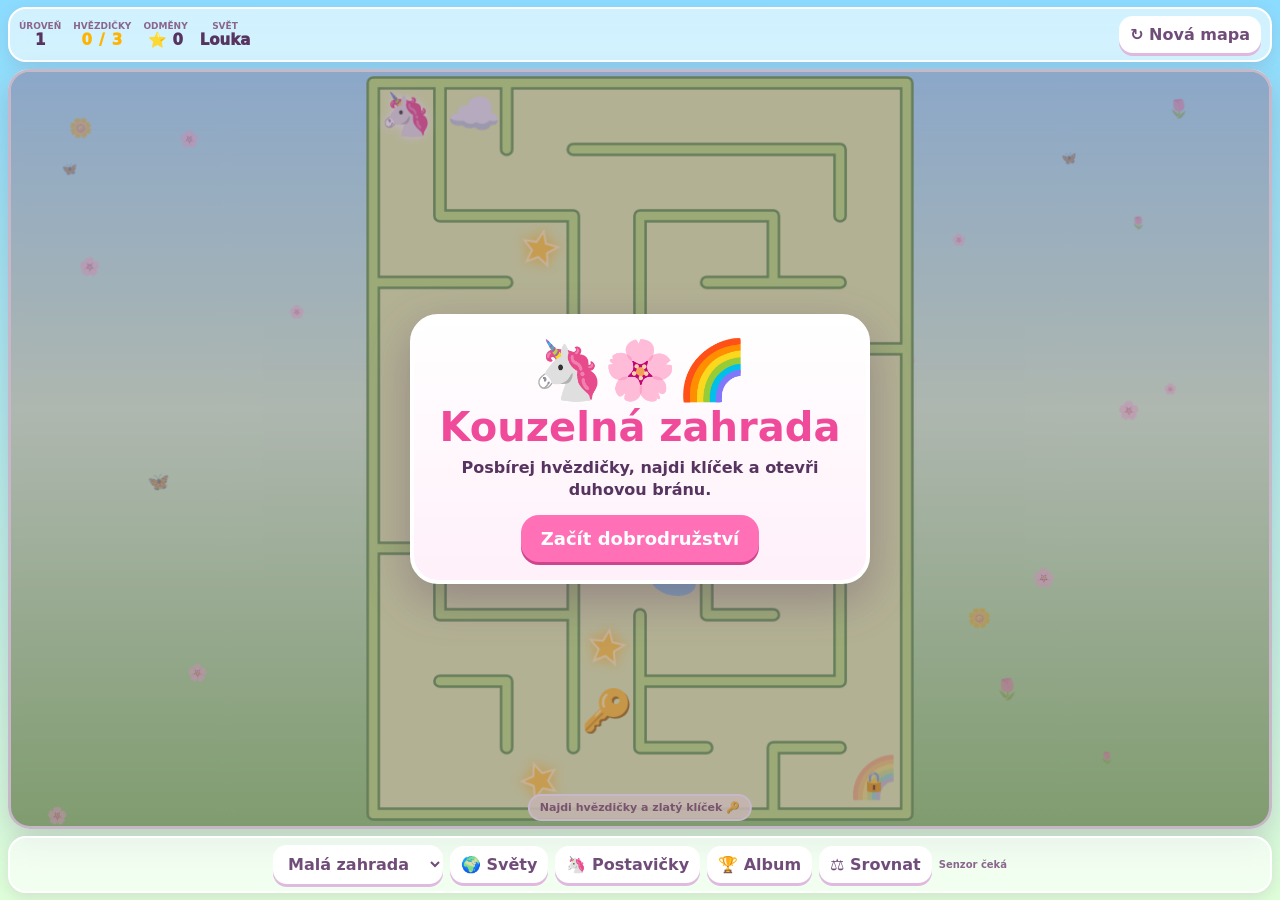
==== commit 37eb888f: "Add worlds, obstacles, key quest and reward album" ====
--- a/index.html
+++ b/index.html
@@ -7,50 +7,47 @@
 <link rel="manifest" href="manifest.json">
 <title>Kouzelná zahrada</title>
 <style>
-*{box-sizing:border-box;-webkit-tap-highlight-color:transparent}html,body{width:100%;height:100%;margin:0;overflow:hidden;font-family:system-ui,sans-serif;touch-action:none;background:linear-gradient(#8bdcff,#dfffd9);color:#56345f}button,select{font:inherit}.app{height:100%;display:grid;grid-template-rows:auto 1fr auto;gap:7px;padding:max(7px,env(safe-area-inset-top)) 8px max(7px,env(safe-area-inset-bottom))}.top,.bottom{display:flex;align-items:center;justify-content:space-between;gap:7px;flex-wrap:wrap;background:#fff9;border:2px solid #fff;border-radius:18px;padding:7px 9px;box-shadow:0 5px 16px #78527a28;backdrop-filter:blur(8px)}.stats{display:flex;gap:13px;align-items:center}.stat{display:grid;text-align:center}.label{font-size:10px;color:#8a668d;font-weight:800}.value{font-size:16px;font-weight:900}.btn,select{border:0;border-radius:14px;padding:9px 12px;background:#fff;color:#704d79;font-weight:900;box-shadow:0 3px 0 #dfb9df}.btn:active{transform:translateY(2px);box-shadow:0 1px 0 #dfb9df}.pink{background:#ff70b7;color:white;box-shadow:0 3px 0 #cf458d}.wrap{min-height:0;position:relative;display:grid;place-items:center}canvas{display:block;width:100%;height:100%;border-radius:22px;box-shadow:0 12px 30px #57325c35;border:3px solid #fff}.overlay{position:absolute;inset:0;display:grid;place-items:center;padding:16px;background:#704d7966;border-radius:22px;z-index:5}.hidden{display:none!important}.card{max-width:430px;width:min(92%,430px);background:linear-gradient(#fff,#fff0fa);border:4px solid #fff;border-radius:28px;padding:20px;text-align:center;box-shadow:0 16px 45px #56345f55}.card h1{margin:0 0 8px;font-size:clamp(26px,7vw,42px);color:#f04b9b}.card p{margin:7px 0 16px;line-height:1.4;font-weight:700}.big{font-size:18px;padding:13px 20px;border-radius:18px}.hint{position:absolute;bottom:8px;left:50%;transform:translateX(-50%);white-space:nowrap;background:#fffbd9dd;border:2px solid #fff;padding:5px 10px;border-radius:20px;font-size:11px;font-weight:900;color:#7d5b66;pointer-events:none}.toast{position:absolute;top:12%;left:50%;transform:translate(-50%,-20px) scale(.8);opacity:0;background:#fff;border:3px solid #ffb9df;border-radius:24px;padding:10px 18px;font-size:22px;font-weight:1000;color:#f04b9b;z-index:4;transition:.25s}.toast.show{opacity:1;transform:translate(-50%,0) scale(1)}.characters{display:flex;justify-content:center;gap:8px;margin:10px 0}.char{font-size:34px;padding:5px 9px;border-radius:15px;border:3px solid transparent;background:#f5eafa}.char.locked{filter:grayscale(1);opacity:.45}.char.selected{border-color:#ff70b7;background:#fff}.bottom{justify-content:center}.status{font-size:11px;font-weight:800;color:#8a668d}.starsUI{letter-spacing:2px;color:#ffb300}
+*{box-sizing:border-box;-webkit-tap-highlight-color:transparent}html,body{width:100%;height:100%;margin:0;overflow:hidden;font-family:system-ui,sans-serif;touch-action:none;color:#56345f}button,select{font:inherit}.app{height:100%;display:grid;grid-template-rows:auto 1fr auto;gap:7px;padding:max(7px,env(safe-area-inset-top)) 8px max(7px,env(safe-area-inset-bottom));background:linear-gradient(#8bdcff,#dfffd9)}.top,.bottom{display:flex;align-items:center;justify-content:space-between;gap:7px;flex-wrap:wrap;background:#fff9;border:2px solid #fff;border-radius:18px;padding:7px 9px;box-shadow:0 5px 16px #78527a28;backdrop-filter:blur(8px)}.stats{display:flex;gap:12px;align-items:center}.stat{display:grid;text-align:center}.label{font-size:9px;color:#8a668d;font-weight:900}.value{font-size:15px;font-weight:1000}.btn,select{border:0;border-radius:14px;padding:9px 11px;background:#fff;color:#704d79;font-weight:900;box-shadow:0 3px 0 #dfb9df}.btn:active{transform:translateY(2px);box-shadow:0 1px 0 #dfb9df}.pink{background:#ff70b7;color:#fff;box-shadow:0 3px 0 #cf458d}.wrap{min-height:0;position:relative;display:grid;place-items:center}canvas{display:block;width:100%;height:100%;border-radius:22px;box-shadow:0 12px 30px #57325c35;border:3px solid #fff}.overlay{position:absolute;inset:0;display:grid;place-items:center;padding:16px;background:#704d7966;border-radius:22px;z-index:5}.hidden{display:none!important}.card{max-width:460px;width:min(94%,460px);max-height:92%;overflow:auto;background:linear-gradient(#fff,#fff0fa);border:4px solid #fff;border-radius:28px;padding:18px;text-align:center;box-shadow:0 16px 45px #56345f55}.card h1{margin:0 0 7px;font-size:clamp(25px,7vw,40px);color:#f04b9b}.card h2{margin:9px 0 5px}.card p{margin:7px 0 14px;line-height:1.35;font-weight:750}.big{font-size:18px;padding:13px 20px;border-radius:18px}.hint{position:absolute;bottom:8px;left:50%;transform:translateX(-50%);white-space:nowrap;background:#fffbd9dd;border:2px solid #fff;padding:5px 10px;border-radius:20px;font-size:11px;font-weight:900;color:#7d5b66;pointer-events:none}.toast{position:absolute;top:12%;left:50%;transform:translate(-50%,-20px) scale(.8);opacity:0;background:#fff;border:3px solid #ffb9df;border-radius:24px;padding:10px 18px;font-size:22px;font-weight:1000;color:#f04b9b;z-index:4;transition:.25s}.toast.show{opacity:1;transform:translate(-50%,0) scale(1)}.characters,.worlds{display:flex;justify-content:center;gap:8px;margin:10px 0;flex-wrap:wrap}.char,.world{font-size:31px;padding:6px 9px;border-radius:15px;border:3px solid transparent;background:#f5eafa;min-width:66px}.world{font-size:25px}.locked{filter:grayscale(1);opacity:.45}.selected{border-color:#ff70b7;background:#fff}.bottom{justify-content:center}.status{font-size:10px;font-weight:850;color:#8a668d}.starsUI{letter-spacing:1px;color:#ffb300}.progress{height:12px;border-radius:999px;background:#ead9ee;overflow:hidden;margin:8px 0}.progress>div{height:100%;background:linear-gradient(90deg,#ff70b7,#ffd43b);transition:.3s}.badge{display:inline-block;background:#fff3bd;border-radius:14px;padding:6px 10px;font-weight:900;margin:3px}.small{font-size:11px}
 </style>
 </head>
 <body>
-<div class="app">
- <div class="top">
-  <div class="stats"><div class="stat"><span class="label">ÚROVEŇ</span><span id="level" class="value">1</span></div><div class="stat"><span class="label">HVĚZDIČKY</span><span id="starCount" class="value starsUI">0 / 3</span></div><div class="stat"><span class="label">ODMĚNY</span><span id="totalStars" class="value">⭐ 0</span></div></div>
-  <button id="restart" class="btn">↻ Nová zahrada</button>
- </div>
- <div id="wrap" class="wrap">
-  <canvas id="game"></canvas><div id="toast" class="toast">Skvělé! ⭐</div><div class="hint">Nakláněj tablet nebo táhni prstem</div>
-  <div id="overlay" class="overlay"><div class="card"><div style="font-size:58px">🦄🌸🌈</div><h1>Kouzelná zahrada</h1><p>Pomoz jednorožci posbírat všechny hvězdičky. Potom najdi duhovou bránu!</p><button id="start" class="btn pink big">Začít dobrodružství</button></div></div>
- </div>
- <div class="bottom"><select id="difficulty"><option value="easy" selected>Malá zahrada</option><option value="medium">Velká zahrada</option></select><button id="characters" class="btn">🦄 Postavičky</button><button id="calibrate" class="btn">⚖️ Srovnat náklon</button><span id="status" class="status">Senzor čeká</span></div>
-</div>
+<div class="app"><div class="top"><div class="stats"><div class="stat"><span class="label">ÚROVEŇ</span><span id="level" class="value">1</span></div><div class="stat"><span class="label">HVĚZDIČKY</span><span id="starCount" class="value starsUI">0 / 3</span></div><div class="stat"><span class="label">ODMĚNY</span><span id="totalStars" class="value">⭐ 0</span></div><div class="stat"><span class="label">SVĚT</span><span id="worldName" class="value">Louka</span></div></div><button id="restart" class="btn">↻ Nová mapa</button></div><div id="wrap" class="wrap"><canvas id="game"></canvas><div id="toast" class="toast">Skvělé! ⭐</div><div id="mission" class="hint">Posbírej všechny hvězdičky</div><div id="overlay" class="overlay"><div class="card"><div style="font-size:58px">🦄🌸🌈</div><h1>Kouzelná zahrada</h1><p>Posbírej hvězdičky, najdi klíček a otevři duhovou bránu.</p><button id="start" class="btn pink big">Začít dobrodružství</button></div></div></div><div class="bottom"><select id="difficulty"><option value="easy" selected>Malá zahrada</option><option value="medium">Velká zahrada</option></select><button id="worlds" class="btn">🌍 Světy</button><button id="characters" class="btn">🦄 Postavičky</button><button id="album" class="btn">🏆 Album</button><button id="calibrate" class="btn">⚖️ Srovnat</button><span id="status" class="status">Senzor čeká</span></div></div>
 <script>
 (()=>{'use strict';
 const $=id=>document.getElementById(id),canvas=$('game'),ctx=canvas.getContext('2d'),wrap=$('wrap'),overlay=$('overlay'),toast=$('toast');
-const presets={easy:{cols:8,rows:11,accel:430,max:280,stars:3},medium:{cols:11,rows:15,accel:500,max:330,stars:5}};
-const chars=[{e:'🦄',n:'Jednorožec',need:0},{e:'🐱',n:'Kočička',need:6},{e:'🐼',n:'Panda',need:15},{e:'🐞',n:'Beruška',need:30}];
-let cfg=presets.easy,maze=[],cell=25,ox=0,oy=0,wall=4,ball={x:0,y:0,vx:0,vy:0,r:8},goal={x:0,y:0,r:14,open:false},stars=[],particles=[],flowers=[],tilt={x:0,y:0},raw={x:0,y:0},cal={beta:0,gamma:0},running=false,done=false,last=performance.now(),sensorSeen=false,drag=null,level=+(localStorage.magicLevel||1),total=+(localStorage.magicStars||0),charIndex=+(localStorage.magicChar||0),audio=null;
-function save(){localStorage.magicLevel=level;localStorage.magicStars=total;localStorage.magicChar=charIndex}
-function sound(type){try{audio=audio||new(window.AudioContext||window.webkitAudioContext)();let o=audio.createOscillator(),g=audio.createGain();o.connect(g);g.connect(audio.destination);let now=audio.currentTime,f=type==='win'?523:type==='star'?880:660;o.frequency.setValueAtTime(f,now);if(type==='win')o.frequency.linearRampToValueAtTime(1046,now+.45);g.gain.setValueAtTime(.12,now);g.gain.exponentialRampToValueAtTime(.001,now+(type==='win'?.55:.18));o.start(now);o.stop(now+(type==='win'?.55:.2))}catch{}}
+const presets={easy:{cols:8,rows:11,accel:430,max:280,stars:3,puddles:1,clouds:1},medium:{cols:11,rows:15,accel:500,max:330,stars:5,puddles:2,clouds:2}};
+const chars=[{e:'🦄',n:'Jednorožec',need:0},{e:'🐱',n:'Kočička',need:6},{e:'🐼',n:'Panda',need:15},{e:'🐞',n:'Beruška',need:30},{e:'🐰',n:'Králíček',need:50},{e:'🦋',n:'Motýlek',need:75}];
+const worlds=[{n:'Květinová louka',short:'Louka',e:'🌸',need:0,sky:['#9ee6ff','#d7ffd4','#8bd36a'],floor:'#dff5a7',wall:'#5f9f48',edge:'#b9e979',decor:['🌸','🌼','🌷','🦋']},{n:'Kouzelný les',short:'Les',e:'🌳',need:12,sky:['#bde9c6','#80c49a','#457a55'],floor:'#cde8a2',wall:'#386b45',edge:'#84ba62',decor:['🌿','🍄','🌼','🦉']},{n:'Duhová země',short:'Duha',e:'🌈',need:28,sky:['#ffd0ec','#fff0a8','#a8e9ff'],floor:'#fff1c9',wall:'#b56caf',edge:'#ff9bd4',decor:['✨','💖','🌈','☁️']},{n:'Ledové království',short:'Led',e:'❄️',need:48,sky:['#dff8ff','#b7e8ff','#8ec7ef'],floor:'#eafcff',wall:'#5a9bc6',edge:'#bfefff',decor:['❄️','🧊','⛄','✨']},{n:'Princeznin hrad',short:'Hrad',e:'👑',need:72,sky:['#f7d4ff','#e5c2ff','#b990dd'],floor:'#f5e8ff',wall:'#8455a3',edge:'#d9a9f0',decor:['👑','💎','🌹','✨']}];
+let cfg=presets.easy,maze=[],cell=25,ox=0,oy=0,wall=4,ball={x:0,y:0,vx:0,vy:0,r:8},goal={x:0,y:0,r:14,open:false},stars=[],key={x:0,y:0,cx:0,cy:0,taken:false},puddles=[],clouds=[],particles=[],decor=[],tilt={x:0,y:0},raw={x:0,y:0},cal={beta:0,gamma:0},running=false,done=false,last=performance.now(),sensorSeen=false,drag=null,audio=null;
+let level=+(localStorage.magicLevel||1),total=+(localStorage.magicStars||0),charIndex=+(localStorage.magicChar||0),worldIndex=+(localStorage.magicWorld||0),badges=JSON.parse(localStorage.magicBadges||'[]');
+function save(){localStorage.magicLevel=level;localStorage.magicStars=total;localStorage.magicChar=charIndex;localStorage.magicWorld=worldIndex;localStorage.magicBadges=JSON.stringify(badges)}
+function tone(freq,d=.16,slide=0){try{audio=audio||new(window.AudioContext||window.webkitAudioContext)();let o=audio.createOscillator(),g=audio.createGain(),now=audio.currentTime;o.connect(g);g.connect(audio.destination);o.frequency.setValueAtTime(freq,now);if(slide)o.frequency.linearRampToValueAtTime(slide,now+d);g.gain.setValueAtTime(.11,now);g.gain.exponentialRampToValueAtTime(.001,now+d);o.start(now);o.stop(now+d)}catch{}}
+function sound(type){if(type==='star')tone(880,.18,1100);if(type==='key')tone(660,.25,990);if(type==='win'){tone(523,.5,1046);setTimeout(()=>tone(784,.35,1175),170)}if(type==='bump')tone(220,.08,180)}
 function praise(text){toast.textContent=text;toast.classList.add('show');clearTimeout(praise.t);praise.t=setTimeout(()=>toast.classList.remove('show'),900)}
-function generate(){maze=Array.from({length:cfg.rows},(_,y)=>Array.from({length:cfg.cols},(_,x)=>({x,y,seen:false,w:{t:1,r:1,b:1,l:1}})));let cur=maze[0][0],stack=[],seen=1,totalCells=cfg.cols*cfg.rows;cur.seen=true;while(seen<totalCells){let n=[],x=cur.x,y=cur.y;if(y&&!maze[y-1][x].seen)n.push(['t',maze[y-1][x]]);if(x<cfg.cols-1&&!maze[y][x+1].seen)n.push(['r',maze[y][x+1]]);if(y<cfg.rows-1&&!maze[y+1][x].seen)n.push(['b',maze[y+1][x]]);if(x&&!maze[y][x-1].seen)n.push(['l',maze[y][x-1]]);if(n.length){let [d,next]=n[Math.floor(Math.random()*n.length)];stack.push(cur);if(d==='t'){cur.w.t=0;next.w.b=0}if(d==='r'){cur.w.r=0;next.w.l=0}if(d==='b'){cur.w.b=0;next.w.t=0}if(d==='l'){cur.w.l=0;next.w.r=0}cur=next;cur.seen=true;seen++}else cur=stack.pop()}for(let i=0;i<Math.floor(totalCells*.12);i++){let x=Math.floor(Math.random()*cfg.cols),y=Math.floor(Math.random()*cfg.rows);if(x<cfg.cols-1&&Math.random()<.5){maze[y][x].w.r=0;maze[y][x+1].w.l=0}else if(y<cfg.rows-1){maze[y][x].w.b=0;maze[y+1][x].w.t=0}}}
-function placeObjects(){stars=[];let used=new Set(['0,0',`${cfg.cols-1},${cfg.rows-1}`]);while(stars.length<cfg.stars){let x=1+Math.floor(Math.random()*(cfg.cols-1)),y=Math.floor(Math.random()*cfg.rows),k=x+','+y;if(!used.has(k)){used.add(k);stars.push({cx:x,cy:y,x:0,y:0,taken:false,p:Math.random()*6})}}flowers=Array.from({length:25},()=>({x:Math.random(),y:Math.random(),e:['🌸','🌼','🌷','🦋'][Math.floor(Math.random()*4)],s:10+Math.random()*10}))}
+function roundedRect(x,y,w,h,r){ctx.beginPath();ctx.roundRect?ctx.roundRect(x,y,w,h,r):ctx.rect(x,y,w,h)}
+function generate(){maze=Array.from({length:cfg.rows},(_,y)=>Array.from({length:cfg.cols},(_,x)=>({x,y,seen:false,w:{t:1,r:1,b:1,l:1}})));let cur=maze[0][0],stack=[],seen=1,totalCells=cfg.cols*cfg.rows;cur.seen=true;while(seen<totalCells){let n=[],x=cur.x,y=cur.y;if(y&&!maze[y-1][x].seen)n.push(['t',maze[y-1][x]]);if(x<cfg.cols-1&&!maze[y][x+1].seen)n.push(['r',maze[y][x+1]]);if(y<cfg.rows-1&&!maze[y+1][x].seen)n.push(['b',maze[y+1][x]]);if(x&&!maze[y][x-1].seen)n.push(['l',maze[y][x-1]]);if(n.length){let[d,next]=n[Math.floor(Math.random()*n.length)];stack.push(cur);if(d==='t'){cur.w.t=0;next.w.b=0}if(d==='r'){cur.w.r=0;next.w.l=0}if(d==='b'){cur.w.b=0;next.w.t=0}if(d==='l'){cur.w.l=0;next.w.r=0}cur=next;cur.seen=true;seen++}else cur=stack.pop()}for(let i=0;i<Math.floor(totalCells*.13);i++){let x=Math.floor(Math.random()*cfg.cols),y=Math.floor(Math.random()*cfg.rows);if(x<cfg.cols-1&&Math.random()<.5){maze[y][x].w.r=0;maze[y][x+1].w.l=0}else if(y<cfg.rows-1){maze[y][x].w.b=0;maze[y+1][x].w.t=0}}}
+function randomCell(used){for(let tries=0;tries<200;tries++){let x=Math.floor(Math.random()*cfg.cols),y=Math.floor(Math.random()*cfg.rows),k=x+','+y;if(!used.has(k)){used.add(k);return{x,y}}}return{x:1,y:1}}
+function placeObjects(){let used=new Set(['0,0',`${cfg.cols-1},${cfg.rows-1}`]);stars=[];for(let i=0;i<cfg.stars;i++){let c=randomCell(used);stars.push({cx:c.x,cy:c.y,x:0,y:0,taken:false,p:Math.random()*6})}let kc=randomCell(used);key={cx:kc.x,cy:kc.y,x:0,y:0,taken:false};puddles=[];for(let i=0;i<cfg.puddles;i++){let c=randomCell(used);puddles.push({cx:c.x,cy:c.y,x:0,y:0,r:0})}clouds=[];for(let i=0;i<cfg.clouds;i++){let c=randomCell(used);clouds.push({cx:c.x,cy:c.y,x:0,y:0,phase:Math.random()*6})}decor=Array.from({length:28},()=>({x:Math.random(),y:Math.random(),e:worlds[worldIndex].decor[Math.floor(Math.random()*4)],s:10+Math.random()*11}))}
 function resize(){let r=wrap.getBoundingClientRect(),d=Math.min(devicePixelRatio||1,2);canvas.width=Math.floor(r.width*d);canvas.height=Math.floor(r.height*d);canvas.style.width=r.width+'px';canvas.style.height=r.height+'px';ctx.setTransform(d,0,0,d,0,0);cell=Math.max(18,Math.floor(Math.min((r.width-18)/cfg.cols,(r.height-18)/cfg.rows)));ox=Math.floor((r.width-cfg.cols*cell)/2);oy=Math.floor((r.height-cfg.rows*cell)/2);wall=Math.max(4,cell*.13);ball.r=Math.max(9,cell*.28);goal.r=Math.max(12,cell*.34);resetPositions()}
-function resetPositions(){ball.x=ox+cell/2;ball.y=oy+cell/2;ball.vx=ball.vy=0;goal.x=ox+(cfg.cols-.5)*cell;goal.y=oy+(cfg.rows-.5)*cell;for(let s of stars){s.x=ox+(s.cx+.5)*cell;s.y=oy+(s.cy+.5)*cell}}
-function updateUI(){let got=stars.filter(s=>s.taken).length;$('starCount').textContent=`${got} / ${stars.length}`;$('totalStars').textContent='⭐ '+total;$('level').textContent=level}
+function resetPositions(){ball.x=ox+cell/2;ball.y=oy+cell/2;ball.vx=ball.vy=0;goal.x=ox+(cfg.cols-.5)*cell;goal.y=oy+(cfg.rows-.5)*cell;for(let s of stars){s.x=ox+(s.cx+.5)*cell;s.y=oy+(s.cy+.5)*cell}key.x=ox+(key.cx+.5)*cell;key.y=oy+(key.cy+.5)*cell;for(let p of puddles){p.x=ox+(p.cx+.5)*cell;p.y=oy+(p.cy+.5)*cell;p.r=cell*.34}for(let c of clouds){c.x=ox+(c.cx+.5)*cell;c.y=oy+(c.cy+.5)*cell}}
+function updateUI(){let got=stars.filter(s=>s.taken).length;$('starCount').textContent=`${got} / ${stars.length}`;$('totalStars').textContent='⭐ '+total;$('level').textContent=level;$('worldName').textContent=worlds[worldIndex].short;$('mission').textContent=!key.taken?'Najdi hvězdičky a zlatý klíček 🔑':got<stars.length?'Ještě pár hvězdiček ⭐':'Duhová brána je otevřená 🌈'}
 function newGame(){cfg=presets[$('difficulty').value];done=false;generate();placeObjects();resize();goal.open=false;particles=[];updateUI();running=true}
 function orientation(e){if(e.beta==null||e.gamma==null)return;sensorSeen=true;$('status').textContent='Náklon funguje ✓';let g=e.gamma-cal.gamma,b=e.beta-cal.beta,a=screen.orientation?.angle??window.orientation??0,x=g,y=b;if(a===90){x=b;y=-g}else if(a===270||a===-90){x=-b;y=g}else if(a===180){x=-g;y=-b}raw={x,y};tilt.x+=(Math.max(-22,Math.min(22,x))/22-tilt.x)*.18;tilt.y+=(Math.max(-22,Math.min(22,y))/22-tilt.y)*.18}
 async function sensors(){try{if(typeof DeviceOrientationEvent!=='undefined'&&typeof DeviceOrientationEvent.requestPermission==='function'){if(await DeviceOrientationEvent.requestPermission()!=='granted')throw Error()}addEventListener('deviceorientation',orientation,true);$('status').textContent='Čekám na náklon…';setTimeout(()=>{if(!sensorSeen)$('status').textContent='Můžeš použít prst'},1800)}catch{$('status').textContent='Použij ovládání prstem'}}
 function current(){let x=Math.floor((ball.x-ox)/cell),y=Math.floor((ball.y-oy)/cell);return x>=0&&y>=0&&x<cfg.cols&&y<cfg.rows?maze[y][x]:null}
-function collide(axis){for(let i=0;i<3;i++){let c=current();if(!c){resetPositions();return}let l=ox+c.x*cell,t=oy+c.y*cell,r=l+cell,b=t+cell,p=wall/2;if(axis==='x'){if(c.w.l&&ball.x-ball.r<l+p){ball.x=l+p+ball.r;ball.vx=Math.abs(ball.vx)*.2}if(c.w.r&&ball.x+ball.r>r-p){ball.x=r-p-ball.r;ball.vx=-Math.abs(ball.vx)*.2}}else{if(c.w.t&&ball.y-ball.r<t+p){ball.y=t+p+ball.r;ball.vy=Math.abs(ball.vy)*.2}if(c.w.b&&ball.y+ball.r>b-p){ball.y=b-p-ball.r;ball.vy=-Math.abs(ball.vy)*.2}}}}
+function collide(axis){let bumped=false;for(let i=0;i<3;i++){let c=current();if(!c){resetPositions();return}let l=ox+c.x*cell,t=oy+c.y*cell,r=l+cell,b=t+cell,p=wall/2;if(axis==='x'){if(c.w.l&&ball.x-ball.r<l+p){ball.x=l+p+ball.r;ball.vx=Math.abs(ball.vx)*.2;bumped=true}if(c.w.r&&ball.x+ball.r>r-p){ball.x=r-p-ball.r;ball.vx=-Math.abs(ball.vx)*.2;bumped=true}}else{if(c.w.t&&ball.y-ball.r<t+p){ball.y=t+p+ball.r;ball.vy=Math.abs(ball.vy)*.2;bumped=true}if(c.w.b&&ball.y+ball.r>b-p){ball.y=b-p-ball.r;ball.vy=-Math.abs(ball.vy)*.2;bumped=true}}}if(bumped&&Math.random()<.03)sound('bump')}
 function burst(x,y,count=18){for(let i=0;i<count;i++)particles.push({x,y,vx:(Math.random()-.5)*180,vy:(Math.random()-.8)*180,life:1,e:['⭐','💖','✨','🌸'][Math.floor(Math.random()*4)]})}
-function win(){done=true;running=false;level++;total+=3;save();sound('win');burst(goal.x,goal.y,50);if(navigator.vibrate)navigator.vibrate([60,40,100]);setTimeout(()=>{let unlocked=chars.find(c=>c.need<=total&&c.need>total-3);overlay.innerHTML=`<div class="card"><div style="font-size:65px">🌈🎉🦄</div><h1>Dokázala jsi to!</h1><p>Všechny hvězdičky jsou doma.${unlocked?'<br><b>Nová postavička: '+unlocked.e+' '+unlocked.n+'</b>':''}</p><button id="again" class="btn pink big">Další dobrodružství</button></div>`;overlay.classList.remove('hidden');$('again').onclick=()=>{overlay.classList.add('hidden');newGame()}},600)}
-function update(dt){dt=Math.min(dt,.025);for(let p of particles){p.x+=p.vx*dt;p.y+=p.vy*dt;p.vy+=220*dt;p.life-=dt}particles=particles.filter(p=>p.life>0);if(!running||done)return;ball.vx+=tilt.x*cfg.accel*dt;ball.vy+=tilt.y*cfg.accel*dt;let f=Math.pow(.984,dt*60);ball.vx*=f;ball.vy*=f;let speed=Math.hypot(ball.vx,ball.vy);if(speed>cfg.max){ball.vx=ball.vx/speed*cfg.max;ball.vy=ball.vy/speed*cfg.max}let steps=Math.max(1,Math.ceil(speed*dt/Math.max(3,ball.r*.6))),s=dt/steps;for(let i=0;i<steps;i++){ball.x+=ball.vx*s;collide('x');ball.y+=ball.vy*s;collide('y')}for(let st of stars)if(!st.taken&&Math.hypot(ball.x-st.x,ball.y-st.y)<ball.r+cell*.3){st.taken=true;total++;save();sound('star');burst(st.x,st.y,14);praise(['Skvělé! ⭐','Paráda! 💖','Výborně! 🌸'][Math.floor(Math.random()*3)]);if(navigator.vibrate)navigator.vibrate(40);updateUI()}goal.open=stars.every(s=>s.taken);if(goal.open&&Math.hypot(ball.x-goal.x,ball.y-goal.y)<goal.r)win()}
-function roundedRect(x,y,w,h,r){ctx.beginPath();ctx.roundRect(x,y,w,h,r)}
+function unlockBadges(){let defs=[['První dobrodružství',1,'🌟'],['Sběratelka',15,'🏅'],['Odvážná průzkumnice',35,'🧭'],['Královna zahrady',75,'👑']];for(let d of defs)if(total>=d[1]&&!badges.includes(d[0])){badges.push(d[0]);praise('Nová odměna '+d[2]);save()}}
+function win(){done=true;running=false;level++;let reward=cfg.stars+2;total+=reward;unlockBadges();save();sound('win');burst(goal.x,goal.y,55);if(navigator.vibrate)navigator.vibrate([60,40,100]);setTimeout(()=>{let unlockedChar=chars.find(c=>c.need<=total&&c.need>total-reward),unlockedWorld=worlds.find(w=>w.need<=total&&w.need>total-reward);overlay.innerHTML=`<div class="card"><div style="font-size:65px">🌈🎉${chars[charIndex].e}</div><h1>Dokázala jsi to!</h1><p>Získáváš <b>⭐ ${reward}</b>.${unlockedChar?'<br>Nový kamarád: <b>'+unlockedChar.e+' '+unlockedChar.n+'</b>':''}${unlockedWorld?'<br>Nový svět: <b>'+unlockedWorld.e+' '+unlockedWorld.n+'</b>':''}</p><button id="again" class="btn pink big">Další dobrodružství</button></div>`;overlay.classList.remove('hidden');$('again').onclick=()=>{overlay.classList.add('hidden');newGame()}},550)}
+function update(dt){dt=Math.min(dt,.025);for(let p of particles){p.x+=p.vx*dt;p.y+=p.vy*dt;p.vy+=220*dt;p.life-=dt}particles=particles.filter(p=>p.life>0);if(!running||done)return;let slow=1;for(let p of puddles)if(Math.hypot(ball.x-p.x,ball.y-p.y)<p.r+ball.r)slow=.45;let windX=0,windY=0,t=performance.now()/1000;for(let c of clouds)if(Math.hypot(ball.x-c.x,ball.y-c.y)<cell*.7){windX+=Math.cos(t+c.phase)*.25;windY+=Math.sin(t*.8+c.phase)*.18}ball.vx+=(tilt.x+windX)*cfg.accel*dt;ball.vy+=(tilt.y+windY)*cfg.accel*dt;let f=Math.pow(slow<1?.94:.984,dt*60);ball.vx*=f;ball.vy*=f;let speed=Math.hypot(ball.vx,ball.vy);if(speed>cfg.max){ball.vx=ball.vx/speed*cfg.max;ball.vy=ball.vy/speed*cfg.max}let steps=Math.max(1,Math.ceil(speed*dt/Math.max(3,ball.r*.6))),s=dt/steps;for(let i=0;i<steps;i++){ball.x+=ball.vx*s;collide('x');ball.y+=ball.vy*s;collide('y')}for(let st of stars)if(!st.taken&&Math.hypot(ball.x-st.x,ball.y-st.y)<ball.r+cell*.25){st.taken=true;total++;sound('star');burst(st.x,st.y,14);praise(['Skvělé! ⭐','Paráda! 💖','Výborně! 🌸'][Math.floor(Math.random()*3)]);if(navigator.vibrate)navigator.vibrate(35);save();updateUI()}if(!key.taken&&Math.hypot(ball.x-key.x,ball.y-key.y)<ball.r+cell*.25){key.taken=true;sound('key');burst(key.x,key.y,20);praise('Našla jsi klíček! 🔑');updateUI()}goal.open=key.taken&&stars.every(st=>st.taken);if(goal.open&&Math.hypot(ball.x-goal.x,ball.y-goal.y)<goal.r*.95)win()}
 function drawStar(x,y,r,rot=0){ctx.save();ctx.translate(x,y);ctx.rotate(rot);ctx.beginPath();for(let i=0;i<10;i++){let a=-Math.PI/2+i*Math.PI/5,rr=i%2?r*.45:r;ctx.lineTo(Math.cos(a)*rr,Math.sin(a)*rr)}ctx.closePath();ctx.fillStyle='#ffd43b';ctx.shadowColor='#ffcf33';ctx.shadowBlur=12;ctx.fill();ctx.lineWidth=2;ctx.strokeStyle='#fff8b0';ctx.stroke();ctx.restore();ctx.shadowColor='transparent'}
-function draw(){let r=canvas.getBoundingClientRect(),t=performance.now()/1000;ctx.clearRect(0,0,r.width,r.height);let g=ctx.createLinearGradient(0,0,0,r.height);g.addColorStop(0,'#9ee6ff');g.addColorStop(.35,'#d7ffd4');g.addColorStop(1,'#8bd36a');ctx.fillStyle=g;ctx.fillRect(0,0,r.width,r.height);for(let f of flowers){ctx.font=`${f.s}px serif`;ctx.globalAlpha=.55;ctx.fillText(f.e,f.x*r.width,f.y*r.height)}ctx.globalAlpha=1;ctx.fillStyle='#dff5a7';roundedRect(ox,oy,cfg.cols*cell,cfg.rows*cell,16);ctx.fill();ctx.beginPath();ctx.lineWidth=wall+5;ctx.lineCap='round';ctx.strokeStyle='#5f9f48';for(let y=0;y<cfg.rows;y++)for(let x=0;x<cfg.cols;x++){let c=maze[y][x],x0=ox+x*cell,y0=oy+y*cell,x1=x0+cell,y1=y0+cell;if(c.w.t){ctx.moveTo(x0,y0);ctx.lineTo(x1,y0)}if(c.w.l){ctx.moveTo(x0,y0);ctx.lineTo(x0,y1)}if(x===cfg.cols-1&&c.w.r){ctx.moveTo(x1,y0);ctx.lineTo(x1,y1)}if(y===cfg.rows-1&&c.w.b){ctx.moveTo(x0,y1);ctx.lineTo(x1,y1)}}ctx.stroke();ctx.strokeStyle='#b9e979';ctx.lineWidth=wall;ctx.stroke();for(let s of stars)if(!s.taken)drawStar(s.x,s.y,cell*.27,t*1.6+s.p);ctx.font=`${goal.r*1.8}px serif`;ctx.textAlign='center';ctx.textBaseline='middle';ctx.globalAlpha=goal.open?1:.35;ctx.fillText('🌈',goal.x,goal.y);ctx.globalAlpha=1;if(!goal.open){ctx.font=`${goal.r*.85}px serif`;ctx.fillText('🔒',goal.x,goal.y+2)}ctx.save();ctx.translate(ball.x,ball.y);ctx.font=`${ball.r*2.25}px serif`;ctx.textAlign='center';ctx.textBaseline='middle';ctx.shadowColor='#fff';ctx.shadowBlur=8;ctx.fillText(chars[charIndex]?.e||'🦄',0,1);ctx.restore();for(let p of particles){ctx.globalAlpha=Math.max(0,p.life);ctx.font='18px serif';ctx.fillText(p.e,p.x,p.y)}ctx.globalAlpha=1}
+function draw(){let r=canvas.getBoundingClientRect(),t=performance.now()/1000,w=worlds[worldIndex];ctx.clearRect(0,0,r.width,r.height);let g=ctx.createLinearGradient(0,0,0,r.height);g.addColorStop(0,w.sky[0]);g.addColorStop(.45,w.sky[1]);g.addColorStop(1,w.sky[2]);ctx.fillStyle=g;ctx.fillRect(0,0,r.width,r.height);for(let d of decor){ctx.font=`${d.s}px serif`;ctx.globalAlpha=.55;ctx.fillText(d.e,d.x*r.width,d.y*r.height)}ctx.globalAlpha=1;ctx.fillStyle=w.floor;roundedRect(ox,oy,cfg.cols*cell,cfg.rows*cell,16);ctx.fill();ctx.beginPath();ctx.lineWidth=wall+5;ctx.lineCap='round';ctx.strokeStyle=w.wall;for(let y=0;y<cfg.rows;y++)for(let x=0;x<cfg.cols;x++){let c=maze[y][x],x0=ox+x*cell,y0=oy+y*cell,x1=x0+cell,y1=y0+cell;if(c.w.t){ctx.moveTo(x0,y0);ctx.lineTo(x1,y0)}if(c.w.l){ctx.moveTo(x0,y0);ctx.lineTo(x0,y1)}if(x===cfg.cols-1&&c.w.r){ctx.moveTo(x1,y0);ctx.lineTo(x1,y1)}if(y===cfg.rows-1&&c.w.b){ctx.moveTo(x0,y1);ctx.lineTo(x1,y1)}}ctx.stroke();ctx.strokeStyle=w.edge;ctx.lineWidth=wall;ctx.stroke();for(let p of puddles){ctx.globalAlpha=.72;ctx.fillStyle=worldIndex===3?'#b8edff':'#6cccf2';ctx.beginPath();ctx.ellipse(p.x,p.y,p.r,p.r*.62,.2,0,7);ctx.fill()}ctx.globalAlpha=1;for(let c of clouds){ctx.font=`${cell*.65}px serif`;ctx.textAlign='center';ctx.textBaseline='middle';ctx.fillText('☁️',c.x,c.y+Math.sin(t+c.phase)*3)}for(let s of stars)if(!s.taken)drawStar(s.x,s.y,cell*.27,t*1.6+s.p);if(!key.taken){ctx.font=`${cell*.62}px serif`;ctx.textAlign='center';ctx.textBaseline='middle';ctx.fillText('🔑',key.x,key.y)}ctx.font=`${goal.r*1.8}px serif`;ctx.textAlign='center';ctx.textBaseline='middle';ctx.globalAlpha=goal.open?1:.35;ctx.fillText('🌈',goal.x,goal.y);ctx.globalAlpha=1;if(!goal.open){ctx.font=`${goal.r*.85}px serif`;ctx.fillText('🔒',goal.x,goal.y+2)}ctx.save();ctx.translate(ball.x,ball.y);ctx.font=`${ball.r*2.25}px serif`;ctx.textAlign='center';ctx.textBaseline='middle';ctx.shadowColor='#fff';ctx.shadowBlur=8;ctx.fillText(chars[charIndex]?.e||'🦄',0,1);ctx.restore();for(let p of particles){ctx.globalAlpha=Math.max(0,p.life);ctx.font='18px serif';ctx.fillText(p.e,p.x,p.y)}ctx.globalAlpha=1}
 function loop(now){update((now-last)/1000);last=now;draw();requestAnimationFrame(loop)}
-function characterMenu(){let buttons=chars.map((c,i)=>`<button class="char ${c.need>total?'locked':''} ${i===charIndex?'selected':''}" data-i="${i}" ${c.need>total?'disabled':''}>${c.e}<small style="display:block;font-size:9px">${c.need>total?'⭐ '+c.need:c.n}</small></button>`).join('');overlay.innerHTML=`<div class="card"><h1>Vyber kamaráda</h1><div class="characters">${buttons}</div><p>Další kamarádi se odemknou za nasbírané hvězdičky.</p><button id="closeChars" class="btn pink">Hotovo</button></div>`;overlay.classList.remove('hidden');overlay.querySelectorAll('.char:not(.locked)').forEach(b=>b.onclick=()=>{charIndex=+b.dataset.i;save();characterMenu()});$('closeChars').onclick=()=>overlay.classList.add('hidden')}
+function characterMenu(){let buttons=chars.map((c,i)=>`<button class="char ${c.need>total?'locked':''} ${i===charIndex?'selected':''}" data-i="${i}" ${c.need>total?'disabled':''}>${c.e}<small style="display:block;font-size:9px">${c.need>total?'⭐ '+c.need:c.n}</small></button>`).join('');overlay.innerHTML=`<div class="card"><h1>Vyber kamaráda</h1><div class="characters">${buttons}</div><p>Noví kamarádi se odemykají za hvězdičky.</p><button id="closeChars" class="btn pink">Hotovo</button></div>`;overlay.classList.remove('hidden');overlay.querySelectorAll('.char:not(.locked)').forEach(b=>b.onclick=()=>{charIndex=+b.dataset.i;save();characterMenu()});$('closeChars').onclick=()=>overlay.classList.add('hidden')}
+function worldMenu(){let buttons=worlds.map((w,i)=>`<button class="world ${w.need>total?'locked':''} ${i===worldIndex?'selected':''}" data-i="${i}" ${w.need>total?'disabled':''}>${w.e}<small style="display:block;font-size:9px">${w.need>total?'⭐ '+w.need:w.short}</small></button>`).join('');overlay.innerHTML=`<div class="card"><h1>Vyber kouzelný svět</h1><div class="worlds">${buttons}</div><p>Každý svět má jiné barvy a atmosféru.</p><button id="closeWorlds" class="btn pink">Hotovo</button></div>`;overlay.classList.remove('hidden');overlay.querySelectorAll('.world:not(.locked)').forEach(b=>b.onclick=()=>{worldIndex=+b.dataset.i;save();worldMenu();newGame()});$('closeWorlds').onclick=()=>overlay.classList.add('hidden')}
+function albumMenu(){let defs=[['První dobrodružství',1,'🌟'],['Sběratelka',15,'🏅'],['Odvážná průzkumnice',35,'🧭'],['Královna zahrady',75,'👑']],items=defs.map(d=>`<span class="badge ${badges.includes(d[0])?'':'locked'}">${d[2]} ${d[0]}</span>`).join(''),next=worlds.find(w=>w.need>total)||chars.find(c=>c.need>total),pct=next?Math.min(100,total/next.need*100):100;overlay.innerHTML=`<div class="card"><h1>Album odměn</h1><div style="font-size:48px">⭐ ${total}</div><div class="progress"><div style="width:${pct}%"></div></div><p class="small">${next?'Další odměna při ⭐ '+next.need:'Všechno je odemčeno!'}</p><div>${items}</div><h2>Kamarádi</h2><div>${chars.filter(c=>c.need<=total).map(c=>`<span class="badge">${c.e}</span>`).join('')}</div><h2>Světy</h2><div>${worlds.filter(w=>w.need<=total).map(w=>`<span class="badge">${w.e}</span>`).join('')}</div><button id="closeAlbum" class="btn pink">Hotovo</button></div>`;overlay.classList.remove('hidden');$('closeAlbum').onclick=()=>overlay.classList.add('hidden')}
 canvas.onpointerdown=e=>{drag={x:e.clientX,y:e.clientY};canvas.setPointerCapture(e.pointerId)};canvas.onpointermove=e=>{if(drag){tilt.x=Math.max(-1,Math.min(1,(e.clientX-drag.x)/65));tilt.y=Math.max(-1,Math.min(1,(e.clientY-drag.y)/65))}};canvas.onpointerup=canvas.onpointercancel=()=>{drag=null;tilt.x*=.15;tilt.y*=.15};
-$('start').onclick=async()=>{await sensors();overlay.classList.add('hidden');newGame()};$('restart').onclick=newGame;$('difficulty').onchange=newGame;$('characters').onclick=characterMenu;$('calibrate').onclick=()=>{cal.beta+=raw.y;cal.gamma+=raw.x;raw={x:0,y:0};tilt={x:0,y:0};$('status').textContent='Náklon srovnán ✓'};addEventListener('resize',resize);if('serviceWorker'in navigator)navigator.serviceWorker.register('./sw.js').catch(()=>{});cfg=presets.easy;generate();placeObjects();resize();updateUI();requestAnimationFrame(loop);
+$('start').onclick=async()=>{await sensors();overlay.classList.add('hidden');newGame()};$('restart').onclick=newGame;$('difficulty').onchange=newGame;$('characters').onclick=characterMenu;$('worlds').onclick=worldMenu;$('album').onclick=albumMenu;$('calibrate').onclick=()=>{cal.beta+=raw.y;cal.gamma+=raw.x;raw={x:0,y:0};tilt={x:0,y:0};$('status').textContent='Náklon srovnán ✓'};addEventListener('resize',resize);if('serviceWorker'in navigator)navigator.serviceWorker.register('./sw.js').catch(()=>{});generate();placeObjects();resize();updateUI();requestAnimationFrame(loop);
 })();
 </script>
 </body>
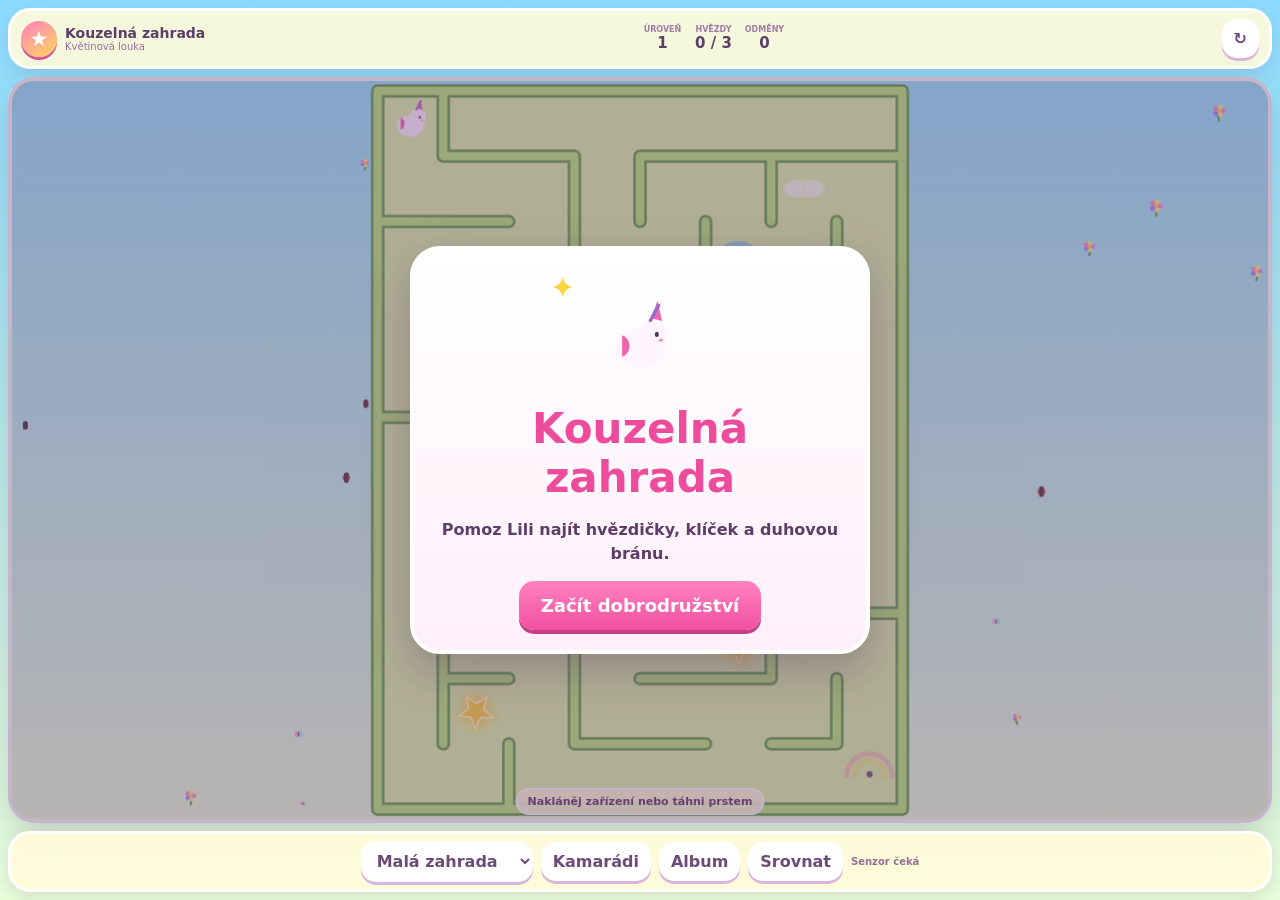
==== commit 5d962de7: "Refactor app shell for modular game" ====
--- a/index.html
+++ b/index.html
@@ -1,54 +1,50 @@
 <!doctype html>
 <html lang="cs">
 <head>
-<meta charset="utf-8">
-<meta name="viewport" content="width=device-width,initial-scale=1,maximum-scale=1,user-scalable=no,viewport-fit=cover">
-<meta name="theme-color" content="#ff87c8">
-<link rel="manifest" href="manifest.json">
-<title>Kouzelná zahrada</title>
-<style>
-*{box-sizing:border-box;-webkit-tap-highlight-color:transparent}html,body{width:100%;height:100%;margin:0;overflow:hidden;font-family:system-ui,sans-serif;touch-action:none;color:#56345f}button,select{font:inherit}.app{height:100%;display:grid;grid-template-rows:auto 1fr auto;gap:7px;padding:max(7px,env(safe-area-inset-top)) 8px max(7px,env(safe-area-inset-bottom));background:linear-gradient(#8bdcff,#dfffd9)}.top,.bottom{display:flex;align-items:center;justify-content:space-between;gap:7px;flex-wrap:wrap;background:#fff9;border:2px solid #fff;border-radius:18px;padding:7px 9px;box-shadow:0 5px 16px #78527a28;backdrop-filter:blur(8px)}.stats{display:flex;gap:12px;align-items:center}.stat{display:grid;text-align:center}.label{font-size:9px;color:#8a668d;font-weight:900}.value{font-size:15px;font-weight:1000}.btn,select{border:0;border-radius:14px;padding:9px 11px;background:#fff;color:#704d79;font-weight:900;box-shadow:0 3px 0 #dfb9df}.btn:active{transform:translateY(2px);box-shadow:0 1px 0 #dfb9df}.pink{background:#ff70b7;color:#fff;box-shadow:0 3px 0 #cf458d}.wrap{min-height:0;position:relative;display:grid;place-items:center}canvas{display:block;width:100%;height:100%;border-radius:22px;box-shadow:0 12px 30px #57325c35;border:3px solid #fff}.overlay{position:absolute;inset:0;display:grid;place-items:center;padding:16px;background:#704d7966;border-radius:22px;z-index:5}.hidden{display:none!important}.card{max-width:460px;width:min(94%,460px);max-height:92%;overflow:auto;background:linear-gradient(#fff,#fff0fa);border:4px solid #fff;border-radius:28px;padding:18px;text-align:center;box-shadow:0 16px 45px #56345f55}.card h1{margin:0 0 7px;font-size:clamp(25px,7vw,40px);color:#f04b9b}.card h2{margin:9px 0 5px}.card p{margin:7px 0 14px;line-height:1.35;font-weight:750}.big{font-size:18px;padding:13px 20px;border-radius:18px}.hint{position:absolute;bottom:8px;left:50%;transform:translateX(-50%);white-space:nowrap;background:#fffbd9dd;border:2px solid #fff;padding:5px 10px;border-radius:20px;font-size:11px;font-weight:900;color:#7d5b66;pointer-events:none}.toast{position:absolute;top:12%;left:50%;transform:translate(-50%,-20px) scale(.8);opacity:0;background:#fff;border:3px solid #ffb9df;border-radius:24px;padding:10px 18px;font-size:22px;font-weight:1000;color:#f04b9b;z-index:4;transition:.25s}.toast.show{opacity:1;transform:translate(-50%,0) scale(1)}.characters,.worlds{display:flex;justify-content:center;gap:8px;margin:10px 0;flex-wrap:wrap}.char,.world{font-size:31px;padding:6px 9px;border-radius:15px;border:3px solid transparent;background:#f5eafa;min-width:66px}.world{font-size:25px}.locked{filter:grayscale(1);opacity:.45}.selected{border-color:#ff70b7;background:#fff}.bottom{justify-content:center}.status{font-size:10px;font-weight:850;color:#8a668d}.starsUI{letter-spacing:1px;color:#ffb300}.progress{height:12px;border-radius:999px;background:#ead9ee;overflow:hidden;margin:8px 0}.progress>div{height:100%;background:linear-gradient(90deg,#ff70b7,#ffd43b);transition:.3s}.badge{display:inline-block;background:#fff3bd;border-radius:14px;padding:6px 10px;font-weight:900;margin:3px}.small{font-size:11px}
-</style>
+  <meta charset="utf-8">
+  <meta name="viewport" content="width=device-width,initial-scale=1,maximum-scale=1,user-scalable=no,viewport-fit=cover">
+  <meta name="theme-color" content="#ff87c8">
+  <link rel="manifest" href="manifest.json">
+  <link rel="stylesheet" href="css/game.css">
+  <title>Kouzelná zahrada</title>
 </head>
 <body>
-<div class="app"><div class="top"><div class="stats"><div class="stat"><span class="label">ÚROVEŇ</span><span id="level" class="value">1</span></div><div class="stat"><span class="label">HVĚZDIČKY</span><span id="starCount" class="value starsUI">0 / 3</span></div><div class="stat"><span class="label">ODMĚNY</span><span id="totalStars" class="value">⭐ 0</span></div><div class="stat"><span class="label">SVĚT</span><span id="worldName" class="value">Louka</span></div></div><button id="restart" class="btn">↻ Nová mapa</button></div><div id="wrap" class="wrap"><canvas id="game"></canvas><div id="toast" class="toast">Skvělé! ⭐</div><div id="mission" class="hint">Posbírej všechny hvězdičky</div><div id="overlay" class="overlay"><div class="card"><div style="font-size:58px">🦄🌸🌈</div><h1>Kouzelná zahrada</h1><p>Posbírej hvězdičky, najdi klíček a otevři duhovou bránu.</p><button id="start" class="btn pink big">Začít dobrodružství</button></div></div></div><div class="bottom"><select id="difficulty"><option value="easy" selected>Malá zahrada</option><option value="medium">Velká zahrada</option></select><button id="worlds" class="btn">🌍 Světy</button><button id="characters" class="btn">🦄 Postavičky</button><button id="album" class="btn">🏆 Album</button><button id="calibrate" class="btn">⚖️ Srovnat</button><span id="status" class="status">Senzor čeká</span></div></div>
-<script>
-(()=>{'use strict';
-const $=id=>document.getElementById(id),canvas=$('game'),ctx=canvas.getContext('2d'),wrap=$('wrap'),overlay=$('overlay'),toast=$('toast');
-const presets={easy:{cols:8,rows:11,accel:430,max:280,stars:3,puddles:1,clouds:1},medium:{cols:11,rows:15,accel:500,max:330,stars:5,puddles:2,clouds:2}};
-const chars=[{e:'🦄',n:'Jednorožec',need:0},{e:'🐱',n:'Kočička',need:6},{e:'🐼',n:'Panda',need:15},{e:'🐞',n:'Beruška',need:30},{e:'🐰',n:'Králíček',need:50},{e:'🦋',n:'Motýlek',need:75}];
-const worlds=[{n:'Květinová louka',short:'Louka',e:'🌸',need:0,sky:['#9ee6ff','#d7ffd4','#8bd36a'],floor:'#dff5a7',wall:'#5f9f48',edge:'#b9e979',decor:['🌸','🌼','🌷','🦋']},{n:'Kouzelný les',short:'Les',e:'🌳',need:12,sky:['#bde9c6','#80c49a','#457a55'],floor:'#cde8a2',wall:'#386b45',edge:'#84ba62',decor:['🌿','🍄','🌼','🦉']},{n:'Duhová země',short:'Duha',e:'🌈',need:28,sky:['#ffd0ec','#fff0a8','#a8e9ff'],floor:'#fff1c9',wall:'#b56caf',edge:'#ff9bd4',decor:['✨','💖','🌈','☁️']},{n:'Ledové království',short:'Led',e:'❄️',need:48,sky:['#dff8ff','#b7e8ff','#8ec7ef'],floor:'#eafcff',wall:'#5a9bc6',edge:'#bfefff',decor:['❄️','🧊','⛄','✨']},{n:'Princeznin hrad',short:'Hrad',e:'👑',need:72,sky:['#f7d4ff','#e5c2ff','#b990dd'],floor:'#f5e8ff',wall:'#8455a3',edge:'#d9a9f0',decor:['👑','💎','🌹','✨']}];
-let cfg=presets.easy,maze=[],cell=25,ox=0,oy=0,wall=4,ball={x:0,y:0,vx:0,vy:0,r:8},goal={x:0,y:0,r:14,open:false},stars=[],key={x:0,y:0,cx:0,cy:0,taken:false},puddles=[],clouds=[],particles=[],decor=[],tilt={x:0,y:0},raw={x:0,y:0},cal={beta:0,gamma:0},running=false,done=false,last=performance.now(),sensorSeen=false,drag=null,audio=null;
-let level=+(localStorage.magicLevel||1),total=+(localStorage.magicStars||0),charIndex=+(localStorage.magicChar||0),worldIndex=+(localStorage.magicWorld||0),badges=JSON.parse(localStorage.magicBadges||'[]');
-function save(){localStorage.magicLevel=level;localStorage.magicStars=total;localStorage.magicChar=charIndex;localStorage.magicWorld=worldIndex;localStorage.magicBadges=JSON.stringify(badges)}
-function tone(freq,d=.16,slide=0){try{audio=audio||new(window.AudioContext||window.webkitAudioContext)();let o=audio.createOscillator(),g=audio.createGain(),now=audio.currentTime;o.connect(g);g.connect(audio.destination);o.frequency.setValueAtTime(freq,now);if(slide)o.frequency.linearRampToValueAtTime(slide,now+d);g.gain.setValueAtTime(.11,now);g.gain.exponentialRampToValueAtTime(.001,now+d);o.start(now);o.stop(now+d)}catch{}}
-function sound(type){if(type==='star')tone(880,.18,1100);if(type==='key')tone(660,.25,990);if(type==='win'){tone(523,.5,1046);setTimeout(()=>tone(784,.35,1175),170)}if(type==='bump')tone(220,.08,180)}
-function praise(text){toast.textContent=text;toast.classList.add('show');clearTimeout(praise.t);praise.t=setTimeout(()=>toast.classList.remove('show'),900)}
-function roundedRect(x,y,w,h,r){ctx.beginPath();ctx.roundRect?ctx.roundRect(x,y,w,h,r):ctx.rect(x,y,w,h)}
-function generate(){maze=Array.from({length:cfg.rows},(_,y)=>Array.from({length:cfg.cols},(_,x)=>({x,y,seen:false,w:{t:1,r:1,b:1,l:1}})));let cur=maze[0][0],stack=[],seen=1,totalCells=cfg.cols*cfg.rows;cur.seen=true;while(seen<totalCells){let n=[],x=cur.x,y=cur.y;if(y&&!maze[y-1][x].seen)n.push(['t',maze[y-1][x]]);if(x<cfg.cols-1&&!maze[y][x+1].seen)n.push(['r',maze[y][x+1]]);if(y<cfg.rows-1&&!maze[y+1][x].seen)n.push(['b',maze[y+1][x]]);if(x&&!maze[y][x-1].seen)n.push(['l',maze[y][x-1]]);if(n.length){let[d,next]=n[Math.floor(Math.random()*n.length)];stack.push(cur);if(d==='t'){cur.w.t=0;next.w.b=0}if(d==='r'){cur.w.r=0;next.w.l=0}if(d==='b'){cur.w.b=0;next.w.t=0}if(d==='l'){cur.w.l=0;next.w.r=0}cur=next;cur.seen=true;seen++}else cur=stack.pop()}for(let i=0;i<Math.floor(totalCells*.13);i++){let x=Math.floor(Math.random()*cfg.cols),y=Math.floor(Math.random()*cfg.rows);if(x<cfg.cols-1&&Math.random()<.5){maze[y][x].w.r=0;maze[y][x+1].w.l=0}else if(y<cfg.rows-1){maze[y][x].w.b=0;maze[y+1][x].w.t=0}}}
-function randomCell(used){for(let tries=0;tries<200;tries++){let x=Math.floor(Math.random()*cfg.cols),y=Math.floor(Math.random()*cfg.rows),k=x+','+y;if(!used.has(k)){used.add(k);return{x,y}}}return{x:1,y:1}}
-function placeObjects(){let used=new Set(['0,0',`${cfg.cols-1},${cfg.rows-1}`]);stars=[];for(let i=0;i<cfg.stars;i++){let c=randomCell(used);stars.push({cx:c.x,cy:c.y,x:0,y:0,taken:false,p:Math.random()*6})}let kc=randomCell(used);key={cx:kc.x,cy:kc.y,x:0,y:0,taken:false};puddles=[];for(let i=0;i<cfg.puddles;i++){let c=randomCell(used);puddles.push({cx:c.x,cy:c.y,x:0,y:0,r:0})}clouds=[];for(let i=0;i<cfg.clouds;i++){let c=randomCell(used);clouds.push({cx:c.x,cy:c.y,x:0,y:0,phase:Math.random()*6})}decor=Array.from({length:28},()=>({x:Math.random(),y:Math.random(),e:worlds[worldIndex].decor[Math.floor(Math.random()*4)],s:10+Math.random()*11}))}
-function resize(){let r=wrap.getBoundingClientRect(),d=Math.min(devicePixelRatio||1,2);canvas.width=Math.floor(r.width*d);canvas.height=Math.floor(r.height*d);canvas.style.width=r.width+'px';canvas.style.height=r.height+'px';ctx.setTransform(d,0,0,d,0,0);cell=Math.max(18,Math.floor(Math.min((r.width-18)/cfg.cols,(r.height-18)/cfg.rows)));ox=Math.floor((r.width-cfg.cols*cell)/2);oy=Math.floor((r.height-cfg.rows*cell)/2);wall=Math.max(4,cell*.13);ball.r=Math.max(9,cell*.28);goal.r=Math.max(12,cell*.34);resetPositions()}
-function resetPositions(){ball.x=ox+cell/2;ball.y=oy+cell/2;ball.vx=ball.vy=0;goal.x=ox+(cfg.cols-.5)*cell;goal.y=oy+(cfg.rows-.5)*cell;for(let s of stars){s.x=ox+(s.cx+.5)*cell;s.y=oy+(s.cy+.5)*cell}key.x=ox+(key.cx+.5)*cell;key.y=oy+(key.cy+.5)*cell;for(let p of puddles){p.x=ox+(p.cx+.5)*cell;p.y=oy+(p.cy+.5)*cell;p.r=cell*.34}for(let c of clouds){c.x=ox+(c.cx+.5)*cell;c.y=oy+(c.cy+.5)*cell}}
-function updateUI(){let got=stars.filter(s=>s.taken).length;$('starCount').textContent=`${got} / ${stars.length}`;$('totalStars').textContent='⭐ '+total;$('level').textContent=level;$('worldName').textContent=worlds[worldIndex].short;$('mission').textContent=!key.taken?'Najdi hvězdičky a zlatý klíček 🔑':got<stars.length?'Ještě pár hvězdiček ⭐':'Duhová brána je otevřená 🌈'}
-function newGame(){cfg=presets[$('difficulty').value];done=false;generate();placeObjects();resize();goal.open=false;particles=[];updateUI();running=true}
-function orientation(e){if(e.beta==null||e.gamma==null)return;sensorSeen=true;$('status').textContent='Náklon funguje ✓';let g=e.gamma-cal.gamma,b=e.beta-cal.beta,a=screen.orientation?.angle??window.orientation??0,x=g,y=b;if(a===90){x=b;y=-g}else if(a===270||a===-90){x=-b;y=g}else if(a===180){x=-g;y=-b}raw={x,y};tilt.x+=(Math.max(-22,Math.min(22,x))/22-tilt.x)*.18;tilt.y+=(Math.max(-22,Math.min(22,y))/22-tilt.y)*.18}
-async function sensors(){try{if(typeof DeviceOrientationEvent!=='undefined'&&typeof DeviceOrientationEvent.requestPermission==='function'){if(await DeviceOrientationEvent.requestPermission()!=='granted')throw Error()}addEventListener('deviceorientation',orientation,true);$('status').textContent='Čekám na náklon…';setTimeout(()=>{if(!sensorSeen)$('status').textContent='Můžeš použít prst'},1800)}catch{$('status').textContent='Použij ovládání prstem'}}
-function current(){let x=Math.floor((ball.x-ox)/cell),y=Math.floor((ball.y-oy)/cell);return x>=0&&y>=0&&x<cfg.cols&&y<cfg.rows?maze[y][x]:null}
-function collide(axis){let bumped=false;for(let i=0;i<3;i++){let c=current();if(!c){resetPositions();return}let l=ox+c.x*cell,t=oy+c.y*cell,r=l+cell,b=t+cell,p=wall/2;if(axis==='x'){if(c.w.l&&ball.x-ball.r<l+p){ball.x=l+p+ball.r;ball.vx=Math.abs(ball.vx)*.2;bumped=true}if(c.w.r&&ball.x+ball.r>r-p){ball.x=r-p-ball.r;ball.vx=-Math.abs(ball.vx)*.2;bumped=true}}else{if(c.w.t&&ball.y-ball.r<t+p){ball.y=t+p+ball.r;ball.vy=Math.abs(ball.vy)*.2;bumped=true}if(c.w.b&&ball.y+ball.r>b-p){ball.y=b-p-ball.r;ball.vy=-Math.abs(ball.vy)*.2;bumped=true}}}if(bumped&&Math.random()<.03)sound('bump')}
-function burst(x,y,count=18){for(let i=0;i<count;i++)particles.push({x,y,vx:(Math.random()-.5)*180,vy:(Math.random()-.8)*180,life:1,e:['⭐','💖','✨','🌸'][Math.floor(Math.random()*4)]})}
-function unlockBadges(){let defs=[['První dobrodružství',1,'🌟'],['Sběratelka',15,'🏅'],['Odvážná průzkumnice',35,'🧭'],['Královna zahrady',75,'👑']];for(let d of defs)if(total>=d[1]&&!badges.includes(d[0])){badges.push(d[0]);praise('Nová odměna '+d[2]);save()}}
-function win(){done=true;running=false;level++;let reward=cfg.stars+2;total+=reward;unlockBadges();save();sound('win');burst(goal.x,goal.y,55);if(navigator.vibrate)navigator.vibrate([60,40,100]);setTimeout(()=>{let unlockedChar=chars.find(c=>c.need<=total&&c.need>total-reward),unlockedWorld=worlds.find(w=>w.need<=total&&w.need>total-reward);overlay.innerHTML=`<div class="card"><div style="font-size:65px">🌈🎉${chars[charIndex].e}</div><h1>Dokázala jsi to!</h1><p>Získáváš <b>⭐ ${reward}</b>.${unlockedChar?'<br>Nový kamarád: <b>'+unlockedChar.e+' '+unlockedChar.n+'</b>':''}${unlockedWorld?'<br>Nový svět: <b>'+unlockedWorld.e+' '+unlockedWorld.n+'</b>':''}</p><button id="again" class="btn pink big">Další dobrodružství</button></div>`;overlay.classList.remove('hidden');$('again').onclick=()=>{overlay.classList.add('hidden');newGame()}},550)}
-function update(dt){dt=Math.min(dt,.025);for(let p of particles){p.x+=p.vx*dt;p.y+=p.vy*dt;p.vy+=220*dt;p.life-=dt}particles=particles.filter(p=>p.life>0);if(!running||done)return;let slow=1;for(let p of puddles)if(Math.hypot(ball.x-p.x,ball.y-p.y)<p.r+ball.r)slow=.45;let windX=0,windY=0,t=performance.now()/1000;for(let c of clouds)if(Math.hypot(ball.x-c.x,ball.y-c.y)<cell*.7){windX+=Math.cos(t+c.phase)*.25;windY+=Math.sin(t*.8+c.phase)*.18}ball.vx+=(tilt.x+windX)*cfg.accel*dt;ball.vy+=(tilt.y+windY)*cfg.accel*dt;let f=Math.pow(slow<1?.94:.984,dt*60);ball.vx*=f;ball.vy*=f;let speed=Math.hypot(ball.vx,ball.vy);if(speed>cfg.max){ball.vx=ball.vx/speed*cfg.max;ball.vy=ball.vy/speed*cfg.max}let steps=Math.max(1,Math.ceil(speed*dt/Math.max(3,ball.r*.6))),s=dt/steps;for(let i=0;i<steps;i++){ball.x+=ball.vx*s;collide('x');ball.y+=ball.vy*s;collide('y')}for(let st of stars)if(!st.taken&&Math.hypot(ball.x-st.x,ball.y-st.y)<ball.r+cell*.25){st.taken=true;total++;sound('star');burst(st.x,st.y,14);praise(['Skvělé! ⭐','Paráda! 💖','Výborně! 🌸'][Math.floor(Math.random()*3)]);if(navigator.vibrate)navigator.vibrate(35);save();updateUI()}if(!key.taken&&Math.hypot(ball.x-key.x,ball.y-key.y)<ball.r+cell*.25){key.taken=true;sound('key');burst(key.x,key.y,20);praise('Našla jsi klíček! 🔑');updateUI()}goal.open=key.taken&&stars.every(st=>st.taken);if(goal.open&&Math.hypot(ball.x-goal.x,ball.y-goal.y)<goal.r*.95)win()}
-function drawStar(x,y,r,rot=0){ctx.save();ctx.translate(x,y);ctx.rotate(rot);ctx.beginPath();for(let i=0;i<10;i++){let a=-Math.PI/2+i*Math.PI/5,rr=i%2?r*.45:r;ctx.lineTo(Math.cos(a)*rr,Math.sin(a)*rr)}ctx.closePath();ctx.fillStyle='#ffd43b';ctx.shadowColor='#ffcf33';ctx.shadowBlur=12;ctx.fill();ctx.lineWidth=2;ctx.strokeStyle='#fff8b0';ctx.stroke();ctx.restore();ctx.shadowColor='transparent'}
-function draw(){let r=canvas.getBoundingClientRect(),t=performance.now()/1000,w=worlds[worldIndex];ctx.clearRect(0,0,r.width,r.height);let g=ctx.createLinearGradient(0,0,0,r.height);g.addColorStop(0,w.sky[0]);g.addColorStop(.45,w.sky[1]);g.addColorStop(1,w.sky[2]);ctx.fillStyle=g;ctx.fillRect(0,0,r.width,r.height);for(let d of decor){ctx.font=`${d.s}px serif`;ctx.globalAlpha=.55;ctx.fillText(d.e,d.x*r.width,d.y*r.height)}ctx.globalAlpha=1;ctx.fillStyle=w.floor;roundedRect(ox,oy,cfg.cols*cell,cfg.rows*cell,16);ctx.fill();ctx.beginPath();ctx.lineWidth=wall+5;ctx.lineCap='round';ctx.strokeStyle=w.wall;for(let y=0;y<cfg.rows;y++)for(let x=0;x<cfg.cols;x++){let c=maze[y][x],x0=ox+x*cell,y0=oy+y*cell,x1=x0+cell,y1=y0+cell;if(c.w.t){ctx.moveTo(x0,y0);ctx.lineTo(x1,y0)}if(c.w.l){ctx.moveTo(x0,y0);ctx.lineTo(x0,y1)}if(x===cfg.cols-1&&c.w.r){ctx.moveTo(x1,y0);ctx.lineTo(x1,y1)}if(y===cfg.rows-1&&c.w.b){ctx.moveTo(x0,y1);ctx.lineTo(x1,y1)}}ctx.stroke();ctx.strokeStyle=w.edge;ctx.lineWidth=wall;ctx.stroke();for(let p of puddles){ctx.globalAlpha=.72;ctx.fillStyle=worldIndex===3?'#b8edff':'#6cccf2';ctx.beginPath();ctx.ellipse(p.x,p.y,p.r,p.r*.62,.2,0,7);ctx.fill()}ctx.globalAlpha=1;for(let c of clouds){ctx.font=`${cell*.65}px serif`;ctx.textAlign='center';ctx.textBaseline='middle';ctx.fillText('☁️',c.x,c.y+Math.sin(t+c.phase)*3)}for(let s of stars)if(!s.taken)drawStar(s.x,s.y,cell*.27,t*1.6+s.p);if(!key.taken){ctx.font=`${cell*.62}px serif`;ctx.textAlign='center';ctx.textBaseline='middle';ctx.fillText('🔑',key.x,key.y)}ctx.font=`${goal.r*1.8}px serif`;ctx.textAlign='center';ctx.textBaseline='middle';ctx.globalAlpha=goal.open?1:.35;ctx.fillText('🌈',goal.x,goal.y);ctx.globalAlpha=1;if(!goal.open){ctx.font=`${goal.r*.85}px serif`;ctx.fillText('🔒',goal.x,goal.y+2)}ctx.save();ctx.translate(ball.x,ball.y);ctx.font=`${ball.r*2.25}px serif`;ctx.textAlign='center';ctx.textBaseline='middle';ctx.shadowColor='#fff';ctx.shadowBlur=8;ctx.fillText(chars[charIndex]?.e||'🦄',0,1);ctx.restore();for(let p of particles){ctx.globalAlpha=Math.max(0,p.life);ctx.font='18px serif';ctx.fillText(p.e,p.x,p.y)}ctx.globalAlpha=1}
-function loop(now){update((now-last)/1000);last=now;draw();requestAnimationFrame(loop)}
-function characterMenu(){let buttons=chars.map((c,i)=>`<button class="char ${c.need>total?'locked':''} ${i===charIndex?'selected':''}" data-i="${i}" ${c.need>total?'disabled':''}>${c.e}<small style="display:block;font-size:9px">${c.need>total?'⭐ '+c.need:c.n}</small></button>`).join('');overlay.innerHTML=`<div class="card"><h1>Vyber kamaráda</h1><div class="characters">${buttons}</div><p>Noví kamarádi se odemykají za hvězdičky.</p><button id="closeChars" class="btn pink">Hotovo</button></div>`;overlay.classList.remove('hidden');overlay.querySelectorAll('.char:not(.locked)').forEach(b=>b.onclick=()=>{charIndex=+b.dataset.i;save();characterMenu()});$('closeChars').onclick=()=>overlay.classList.add('hidden')}
-function worldMenu(){let buttons=worlds.map((w,i)=>`<button class="world ${w.need>total?'locked':''} ${i===worldIndex?'selected':''}" data-i="${i}" ${w.need>total?'disabled':''}>${w.e}<small style="display:block;font-size:9px">${w.need>total?'⭐ '+w.need:w.short}</small></button>`).join('');overlay.innerHTML=`<div class="card"><h1>Vyber kouzelný svět</h1><div class="worlds">${buttons}</div><p>Každý svět má jiné barvy a atmosféru.</p><button id="closeWorlds" class="btn pink">Hotovo</button></div>`;overlay.classList.remove('hidden');overlay.querySelectorAll('.world:not(.locked)').forEach(b=>b.onclick=()=>{worldIndex=+b.dataset.i;save();worldMenu();newGame()});$('closeWorlds').onclick=()=>overlay.classList.add('hidden')}
-function albumMenu(){let defs=[['První dobrodružství',1,'🌟'],['Sběratelka',15,'🏅'],['Odvážná průzkumnice',35,'🧭'],['Královna zahrady',75,'👑']],items=defs.map(d=>`<span class="badge ${badges.includes(d[0])?'':'locked'}">${d[2]} ${d[0]}</span>`).join(''),next=worlds.find(w=>w.need>total)||chars.find(c=>c.need>total),pct=next?Math.min(100,total/next.need*100):100;overlay.innerHTML=`<div class="card"><h1>Album odměn</h1><div style="font-size:48px">⭐ ${total}</div><div class="progress"><div style="width:${pct}%"></div></div><p class="small">${next?'Další odměna při ⭐ '+next.need:'Všechno je odemčeno!'}</p><div>${items}</div><h2>Kamarádi</h2><div>${chars.filter(c=>c.need<=total).map(c=>`<span class="badge">${c.e}</span>`).join('')}</div><h2>Světy</h2><div>${worlds.filter(w=>w.need<=total).map(w=>`<span class="badge">${w.e}</span>`).join('')}</div><button id="closeAlbum" class="btn pink">Hotovo</button></div>`;overlay.classList.remove('hidden');$('closeAlbum').onclick=()=>overlay.classList.add('hidden')}
-canvas.onpointerdown=e=>{drag={x:e.clientX,y:e.clientY};canvas.setPointerCapture(e.pointerId)};canvas.onpointermove=e=>{if(drag){tilt.x=Math.max(-1,Math.min(1,(e.clientX-drag.x)/65));tilt.y=Math.max(-1,Math.min(1,(e.clientY-drag.y)/65))}};canvas.onpointerup=canvas.onpointercancel=()=>{drag=null;tilt.x*=.15;tilt.y*=.15};
-$('start').onclick=async()=>{await sensors();overlay.classList.add('hidden');newGame()};$('restart').onclick=newGame;$('difficulty').onchange=newGame;$('characters').onclick=characterMenu;$('worlds').onclick=worldMenu;$('album').onclick=albumMenu;$('calibrate').onclick=()=>{cal.beta+=raw.y;cal.gamma+=raw.x;raw={x:0,y:0};tilt={x:0,y:0};$('status').textContent='Náklon srovnán ✓'};addEventListener('resize',resize);if('serviceWorker'in navigator)navigator.serviceWorker.register('./sw.js').catch(()=>{});generate();placeObjects();resize();updateUI();requestAnimationFrame(loop);
-})();
-</script>
+  <main class="app">
+    <header class="panel topbar">
+      <div class="brand"><span class="brand-mark">★</span><div><strong>Kouzelná zahrada</strong><small id="worldName">Květinová louka</small></div></div>
+      <div class="stats">
+        <span><small>ÚROVEŇ</small><b id="level">1</b></span>
+        <span><small>HVĚZDY</small><b id="starCount">0 / 3</b></span>
+        <span><small>ODMĚNY</small><b id="totalStars">0</b></span>
+      </div>
+      <button id="restart" class="button secondary" aria-label="Nová zahrada">↻</button>
+    </header>
+
+    <section id="wrap" class="game-wrap">
+      <canvas id="game" aria-label="Herní plocha"></canvas>
+      <div id="toast" class="toast" role="status">Skvělé!</div>
+      <div class="hint">Nakláněj zařízení nebo táhni prstem</div>
+      <div id="overlay" class="overlay">
+        <div class="card intro-card">
+          <div class="hero-preview"><span class="spark">✦</span><canvas id="heroPreview" width="180" height="130"></canvas></div>
+          <h1>Kouzelná zahrada</h1>
+          <p>Pomoz Lili najít hvězdičky, klíček a duhovou bránu.</p>
+          <button id="start" class="button primary big">Začít dobrodružství</button>
+        </div>
+      </div>
+    </section>
+
+    <footer class="panel controls">
+      <select id="difficulty" aria-label="Velikost zahrady">
+        <option value="easy">Malá zahrada</option>
+        <option value="medium">Velká zahrada</option>
+      </select>
+      <button id="characters" class="button secondary">Kamarádi</button>
+      <button id="album" class="button secondary">Album</button>
+      <button id="calibrate" class="button secondary">Srovnat</button>
+      <span id="status" class="status">Senzor čeká</span>
+    </footer>
+  </main>
+  <script type="module" src="js/main.js"></script>
 </body>
-</html>+</html>
--- a/css/game.css
+++ b/css/game.css
@@ -0,0 +1 @@
+*{box-sizing:border-box;-webkit-tap-highlight-color:transparent}html,body{width:100%;height:100%;margin:0;overflow:hidden;touch-action:none;font-family:Nunito,system-ui,sans-serif;color:#5e3d68;background:linear-gradient(#8bdcff,#e9ffd9)}button,select{font:inherit}.app{height:100%;display:grid;grid-template-rows:auto 1fr auto;gap:8px;padding:max(8px,env(safe-area-inset-top)) 8px max(8px,env(safe-area-inset-bottom))}.panel{display:flex;align-items:center;gap:8px;background:#fffbd9e8;border:3px solid #fff;border-radius:22px;padding:8px 10px;box-shadow:0 6px 18px #6c46752b;backdrop-filter:blur(8px)}.topbar{justify-content:space-between}.brand{display:flex;align-items:center;gap:8px;min-width:0}.brand-mark{display:grid;place-items:center;width:36px;height:36px;border-radius:50%;background:linear-gradient(145deg,#ff80bf,#ffd85a);color:white;font-size:21px;box-shadow:0 3px 0 #d9539b}.brand strong,.brand small{display:block;white-space:nowrap}.brand strong{font-size:14px}.brand small{font-size:10px;color:#9a6d9e}.stats{display:flex;gap:9px}.stats span{display:grid;text-align:center;min-width:42px}.stats small{font-size:8px;font-weight:900;color:#a37ba5}.stats b{font-size:15px}.button,select{border:0;border-radius:15px;padding:10px 12px;font-weight:900;color:#6d4a78;background:#fff;box-shadow:0 3px 0 #d8b5dc}.button:active{transform:translateY(2px);box-shadow:0 1px 0 #d8b5dc}.primary{color:#fff;background:linear-gradient(#ff82c0,#f050a0);box-shadow:0 4px 0 #c53f83}.secondary{background:#fff}.big{font-size:18px;padding:14px 22px}.game-wrap{min-height:0;position:relative;display:grid;place-items:center}#game{display:block;width:100%;height:100%;border-radius:26px;border:4px solid #fff;box-shadow:0 14px 34px #56345f35;background:#c7f2aa}.overlay{position:absolute;inset:0;display:grid;place-items:center;padding:16px;background:#6e467a66;border-radius:26px;z-index:10}.overlay.hidden{display:none}.card{width:min(94%,460px);max-height:92%;overflow:auto;text-align:center;background:linear-gradient(#fff,#fff0fa);border:4px solid #fff;border-radius:30px;padding:20px;box-shadow:0 16px 45px #56345f55}.card h1{margin:4px 0 8px;color:#ed4c9d;font-size:clamp(27px,7vw,42px)}.card h2{margin:4px 0 10px;color:#7b4c86}.card p{font-weight:750;line-height:1.45}.hero-preview{height:130px;position:relative}.hero-preview canvas{height:130px;width:180px}.spark{position:absolute;font-size:30px;color:#ffd33d;animation:twinkle 1.2s ease-in-out infinite}.toast{position:absolute;top:11%;left:50%;transform:translate(-50%,-20px) scale(.8);opacity:0;background:#fff;border:3px solid #ffc0df;border-radius:24px;padding:10px 18px;font-size:22px;font-weight:1000;color:#ef4b9c;z-index:7;transition:.25s}.toast.show{opacity:1;transform:translate(-50%,0) scale(1)}.hint{position:absolute;bottom:8px;left:50%;transform:translateX(-50%);white-space:nowrap;background:#fffbd9e8;border:2px solid #fff;padding:5px 10px;border-radius:20px;font-size:11px;font-weight:900}.controls{justify-content:center;flex-wrap:wrap;padding:7px}.status{font-size:10px;font-weight:900;color:#927096}.choice-grid{display:grid;grid-template-columns:repeat(3,1fr);gap:9px;margin:12px 0}.choice{border:3px solid transparent;border-radius:20px;background:#f7eefa;padding:8px}.choice canvas{width:72px;height:62px}.choice.locked{filter:grayscale(1);opacity:.45}.choice.selected{border-color:#ff70b7;background:#fff}.choice small{display:block;font-weight:900}.album-grid{display:grid;grid-template-columns:repeat(2,1fr);gap:10px;text-align:left}.album-item{background:#fff;border-radius:17px;padding:11px;font-weight:800}.reward-line{display:flex;justify-content:space-between;gap:8px}.meter{height:12px;background:#eaddec;border-radius:12px;overflow:hidden;margin-top:7px}.meter span{display:block;height:100%;background:linear-gradient(90deg,#ff75b8,#ffd648)}@keyframes twinkle{50%{transform:scale(1.35) rotate(25deg)}}@media(max-width:560px){.brand strong{display:none}.stats{gap:5px}.stats span{min-width:36px}.controls .button,select{padding:9px 10px;font-size:12px}}
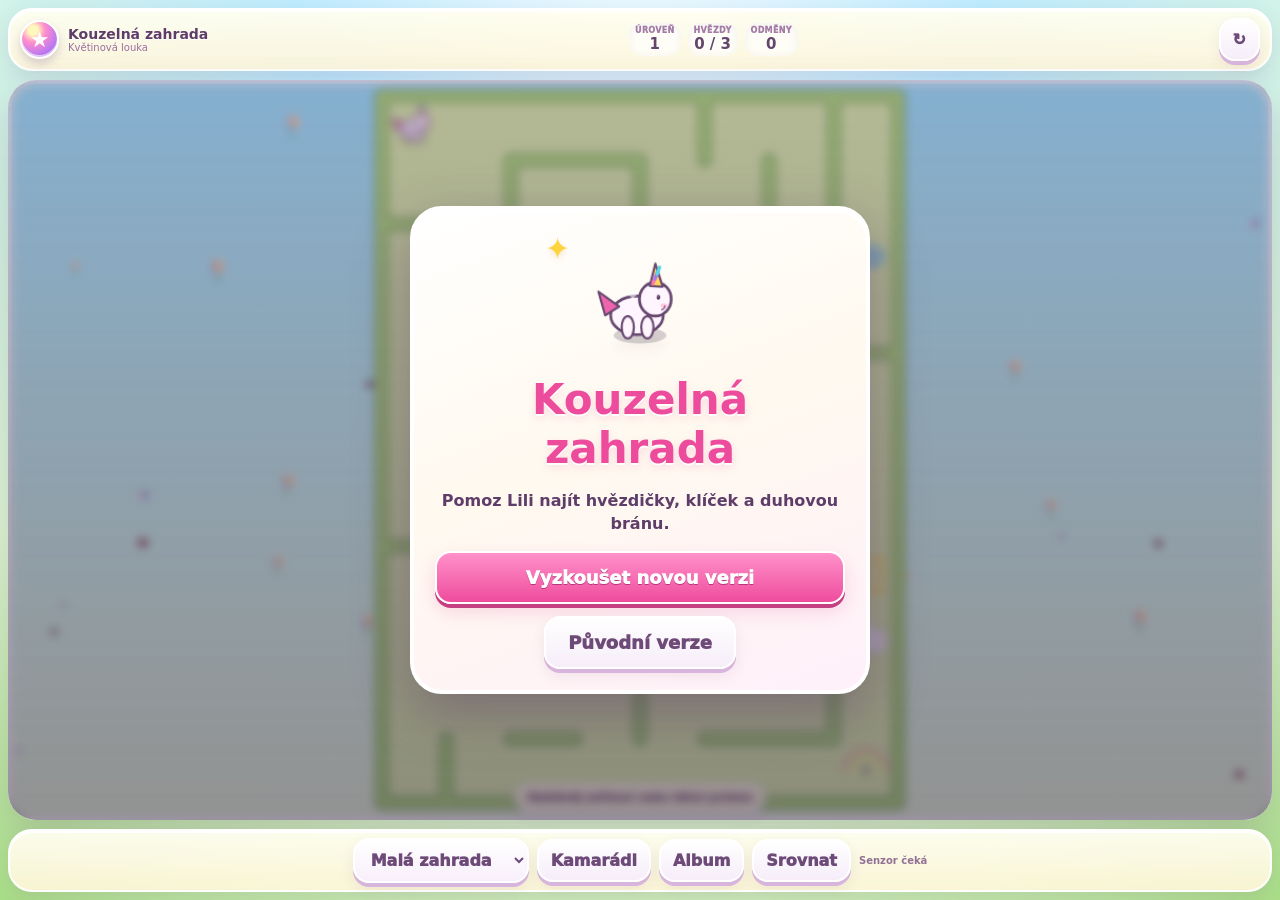
==== commit 361cebeb: "Link new Phaser prototype" ====
--- a/index.html
+++ b/index.html
@@ -29,7 +29,8 @@
           <div class="hero-preview"><span class="spark">✦</span><canvas id="heroPreview" width="180" height="130"></canvas></div>
           <h1>Kouzelná zahrada</h1>
           <p>Pomoz Lili najít hvězdičky, klíček a duhovou bránu.</p>
-          <button id="start" class="button primary big">Začít dobrodružství</button>
+          <a href="phaser.html" class="button primary big" style="display:block;text-decoration:none;margin-bottom:12px">Vyzkoušet novou verzi</a>
+          <button id="start" class="button secondary big">Původní verze</button>
         </div>
       </div>
     </section>
@@ -47,4 +48,4 @@
   </main>
   <script type="module" src="js/main.js"></script>
 </body>
-</html>
+</html>
--- a/css/game.css
+++ b/css/game.css
@@ -1 +1 @@
-*{box-sizing:border-box;-webkit-tap-highlight-color:transparent}html,body{width:100%;height:100%;margin:0;overflow:hidden;touch-action:none;font-family:Nunito,system-ui,sans-serif;color:#5e3d68;background:linear-gradient(#8bdcff,#e9ffd9)}button,select{font:inherit}.app{height:100%;display:grid;grid-template-rows:auto 1fr auto;gap:8px;padding:max(8px,env(safe-area-inset-top)) 8px max(8px,env(safe-area-inset-bottom))}.panel{display:flex;align-items:center;gap:8px;background:#fffbd9e8;border:3px solid #fff;border-radius:22px;padding:8px 10px;box-shadow:0 6px 18px #6c46752b;backdrop-filter:blur(8px)}.topbar{justify-content:space-between}.brand{display:flex;align-items:center;gap:8px;min-width:0}.brand-mark{display:grid;place-items:center;width:36px;height:36px;border-radius:50%;background:linear-gradient(145deg,#ff80bf,#ffd85a);color:white;font-size:21px;box-shadow:0 3px 0 #d9539b}.brand strong,.brand small{display:block;white-space:nowrap}.brand strong{font-size:14px}.brand small{font-size:10px;color:#9a6d9e}.stats{display:flex;gap:9px}.stats span{display:grid;text-align:center;min-width:42px}.stats small{font-size:8px;font-weight:900;color:#a37ba5}.stats b{font-size:15px}.button,select{border:0;border-radius:15px;padding:10px 12px;font-weight:900;color:#6d4a78;background:#fff;box-shadow:0 3px 0 #d8b5dc}.button:active{transform:translateY(2px);box-shadow:0 1px 0 #d8b5dc}.primary{color:#fff;background:linear-gradient(#ff82c0,#f050a0);box-shadow:0 4px 0 #c53f83}.secondary{background:#fff}.big{font-size:18px;padding:14px 22px}.game-wrap{min-height:0;position:relative;display:grid;place-items:center}#game{display:block;width:100%;height:100%;border-radius:26px;border:4px solid #fff;box-shadow:0 14px 34px #56345f35;background:#c7f2aa}.overlay{position:absolute;inset:0;display:grid;place-items:center;padding:16px;background:#6e467a66;border-radius:26px;z-index:10}.overlay.hidden{display:none}.card{width:min(94%,460px);max-height:92%;overflow:auto;text-align:center;background:linear-gradient(#fff,#fff0fa);border:4px solid #fff;border-radius:30px;padding:20px;box-shadow:0 16px 45px #56345f55}.card h1{margin:4px 0 8px;color:#ed4c9d;font-size:clamp(27px,7vw,42px)}.card h2{margin:4px 0 10px;color:#7b4c86}.card p{font-weight:750;line-height:1.45}.hero-preview{height:130px;position:relative}.hero-preview canvas{height:130px;width:180px}.spark{position:absolute;font-size:30px;color:#ffd33d;animation:twinkle 1.2s ease-in-out infinite}.toast{position:absolute;top:11%;left:50%;transform:translate(-50%,-20px) scale(.8);opacity:0;background:#fff;border:3px solid #ffc0df;border-radius:24px;padding:10px 18px;font-size:22px;font-weight:1000;color:#ef4b9c;z-index:7;transition:.25s}.toast.show{opacity:1;transform:translate(-50%,0) scale(1)}.hint{position:absolute;bottom:8px;left:50%;transform:translateX(-50%);white-space:nowrap;background:#fffbd9e8;border:2px solid #fff;padding:5px 10px;border-radius:20px;font-size:11px;font-weight:900}.controls{justify-content:center;flex-wrap:wrap;padding:7px}.status{font-size:10px;font-weight:900;color:#927096}.choice-grid{display:grid;grid-template-columns:repeat(3,1fr);gap:9px;margin:12px 0}.choice{border:3px solid transparent;border-radius:20px;background:#f7eefa;padding:8px}.choice canvas{width:72px;height:62px}.choice.locked{filter:grayscale(1);opacity:.45}.choice.selected{border-color:#ff70b7;background:#fff}.choice small{display:block;font-weight:900}.album-grid{display:grid;grid-template-columns:repeat(2,1fr);gap:10px;text-align:left}.album-item{background:#fff;border-radius:17px;padding:11px;font-weight:800}.reward-line{display:flex;justify-content:space-between;gap:8px}.meter{height:12px;background:#eaddec;border-radius:12px;overflow:hidden;margin-top:7px}.meter span{display:block;height:100%;background:linear-gradient(90deg,#ff75b8,#ffd648)}@keyframes twinkle{50%{transform:scale(1.35) rotate(25deg)}}@media(max-width:560px){.brand strong{display:none}.stats{gap:5px}.stats span{min-width:36px}.controls .button,select{padding:9px 10px;font-size:12px}}+*{box-sizing:border-box;-webkit-tap-highlight-color:transparent}html,body{width:100%;height:100%;margin:0;overflow:hidden;touch-action:none;font-family:Nunito,system-ui,sans-serif;color:#5e3d68;background:radial-gradient(circle at 50% -10%,#f6fcff 0,#b9ebff 30%,#dff8d4 75%,#a9df87 100%)}button,select{font:inherit}.app{height:100%;display:grid;grid-template-rows:auto 1fr auto;gap:9px;padding:max(8px,env(safe-area-inset-top)) 8px max(8px,env(safe-area-inset-bottom));background:linear-gradient(180deg,#ffffff16,#ffffff00 24%)}.panel{display:flex;align-items:center;gap:8px;background:linear-gradient(180deg,#fffef1f2,#fff5d9e8);border:2px solid #fff;border-radius:24px;padding:8px 10px;box-shadow:0 8px 22px #70467625,0 2px 0 #ffffff inset;backdrop-filter:blur(12px) saturate(1.2)}.topbar{justify-content:space-between}.brand{display:flex;align-items:center;gap:9px;min-width:0}.brand-mark{display:grid;place-items:center;width:39px;height:39px;border-radius:50%;background:radial-gradient(circle at 32% 24%,#fff8bd 0 13%,#ff8dcc 34%,#bb78f2 70%,#7353c7 100%);color:white;font-size:22px;border:2px solid #fff;box-shadow:0 5px 10px #754d8b40,0 -2px 0 #ffffff99 inset}.brand strong,.brand small{display:block;white-space:nowrap}.brand strong{font-size:14px;text-shadow:0 1px 0 #fff}.brand small{font-size:10px;color:#9a6d9e}.stats{display:flex;gap:7px}.stats span{display:grid;text-align:center;min-width:44px;padding:3px 6px;border-radius:13px;background:#ffffffaa;box-shadow:0 2px 8px #7d5c8b15 inset}.stats small{font-size:8px;font-weight:1000;color:#a37ba5;letter-spacing:.04em}.stats b{font-size:15px;color:#64466d}.button,select{border:2px solid #fff;border-radius:16px;padding:10px 12px;font-weight:1000;color:#6d4a78;background:linear-gradient(#fff,#f8effb);box-shadow:0 4px 0 #d8b5dc,0 6px 14px #6f4a7d1b;transition:transform .12s,filter .12s}.button:active{transform:translateY(3px) scale(.98);box-shadow:0 1px 0 #d8b5dc}.button:hover{filter:brightness(1.03)}.primary{color:#fff;background:linear-gradient(180deg,#ff91ca,#ef4c9d);box-shadow:0 4px 0 #c53f83,0 8px 18px #d84c9730;text-shadow:0 1px 0 #b73779}.secondary{background:linear-gradient(#fff,#f6edf9)}.big{font-size:18px;padding:14px 22px}.game-wrap{min-height:0;position:relative;display:grid;place-items:center}#game{display:block;width:100%;height:100%;border-radius:28px;border:4px solid #fff;box-shadow:0 18px 42px #56345f35,0 3px 0 #ffffffcc inset;background:#c7f2aa}.overlay{position:absolute;inset:0;display:grid;place-items:center;padding:16px;background:linear-gradient(#66477355,#3b274c80);backdrop-filter:blur(5px);border-radius:28px;z-index:10}.overlay.hidden{display:none}.card{width:min(94%,460px);max-height:92%;overflow:auto;text-align:center;background:linear-gradient(160deg,#fff 0,#fff9ef 48%,#fff0fa 100%);border:4px solid #fff;border-radius:32px;padding:21px;box-shadow:0 20px 54px #56345f66,0 3px 0 #ffffff inset}.card h1{margin:4px 0 8px;color:#ed4c9d;font-size:clamp(27px,7vw,42px);text-shadow:0 2px 0 #fff,0 4px 9px #ef7fb040}.card h2{margin:4px 0 10px;color:#7b4c86}.card p{font-weight:800;line-height:1.45}.hero-preview{height:140px;position:relative}.hero-preview canvas{height:140px;width:190px}.spark{position:absolute;font-size:30px;color:#ffd33d;animation:twinkle 1.2s ease-in-out infinite;filter:drop-shadow(0 3px 3px #db9a3940)}.toast{position:absolute;top:11%;left:50%;transform:translate(-50%,-20px) scale(.8);opacity:0;background:linear-gradient(#fff,#fff4fa);border:3px solid #ffc0df;border-radius:24px;padding:10px 18px;font-size:22px;font-weight:1000;color:#ef4b9c;z-index:7;transition:.25s;box-shadow:0 10px 24px #74477135}.toast.show{opacity:1;transform:translate(-50%,0) scale(1)}.hint{position:absolute;bottom:8px;left:50%;transform:translateX(-50%);white-space:nowrap;background:#fffbd9e8;border:2px solid #fff;padding:6px 11px;border-radius:20px;font-size:11px;font-weight:1000;box-shadow:0 4px 12px #6c467523}.controls{justify-content:center;flex-wrap:wrap;padding:7px}.status{font-size:10px;font-weight:900;color:#927096}.choice-grid{display:grid;grid-template-columns:repeat(3,1fr);gap:9px;margin:12px 0}.choice{border:3px solid transparent;border-radius:21px;background:linear-gradient(#fff,#f5e9fa);padding:8px;box-shadow:0 5px 14px #69477518}.choice canvas{width:72px;height:62px}.choice.locked{filter:grayscale(1);opacity:.45}.choice.selected{border-color:#ff70b7;background:#fff;box-shadow:0 0 0 3px #ffd3e9}.choice small{display:block;font-weight:1000}.album-grid{display:grid;grid-template-columns:repeat(2,1fr);gap:10px;text-align:left}.album-item{background:linear-gradient(#fff,#fff8ec);border:2px solid #fff;border-radius:18px;padding:11px;font-weight:900;box-shadow:0 5px 12px #76517918}.reward-line{display:flex;justify-content:space-between;gap:8px}.meter{height:12px;background:#eaddec;border-radius:12px;overflow:hidden;margin-top:7px;box-shadow:0 1px 3px #65446b22 inset}.meter span{display:block;height:100%;background:linear-gradient(90deg,#ff75b8,#ffd648);box-shadow:0 0 8px #ffbb4d66}@keyframes twinkle{50%{transform:scale(1.35) rotate(25deg)}}@media(max-width:560px){.brand strong{display:none}.stats{gap:4px}.stats span{min-width:35px;padding-inline:4px}.controls .button,select{padding:9px 10px;font-size:12px}}
